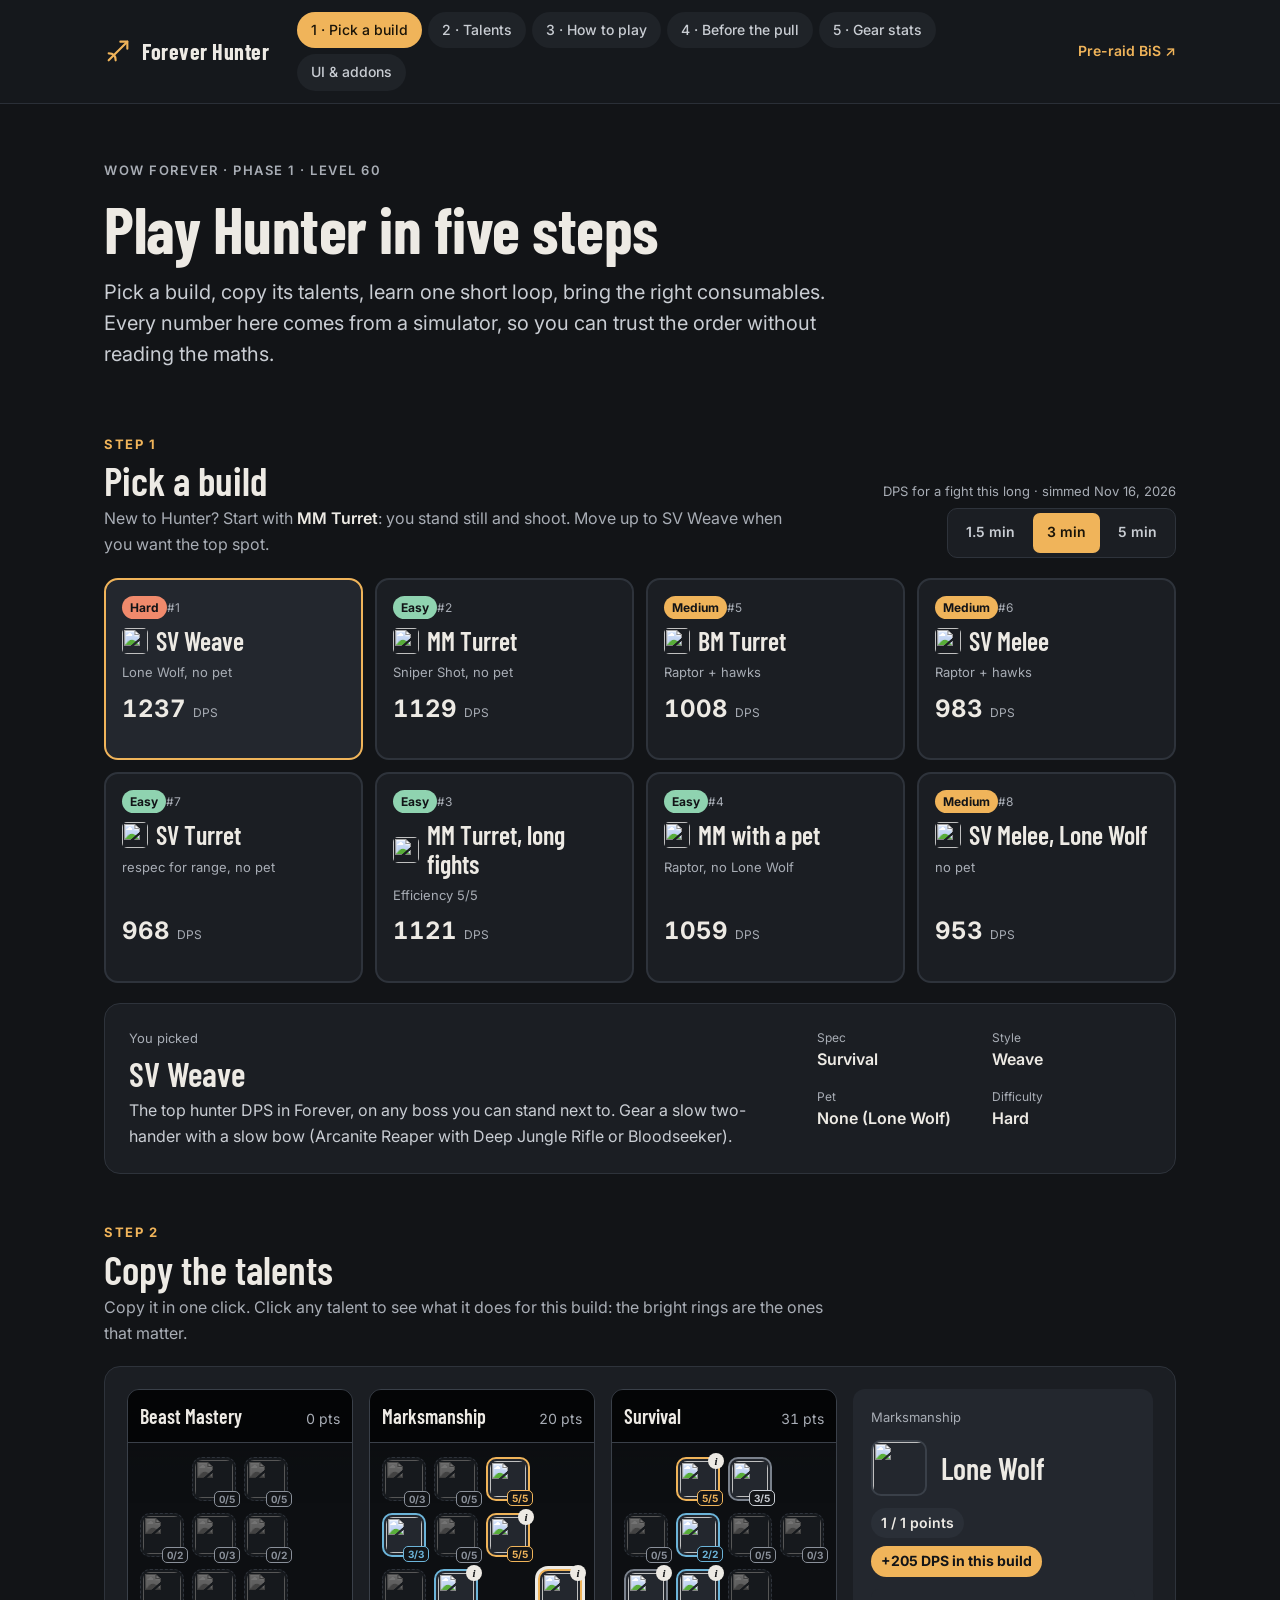
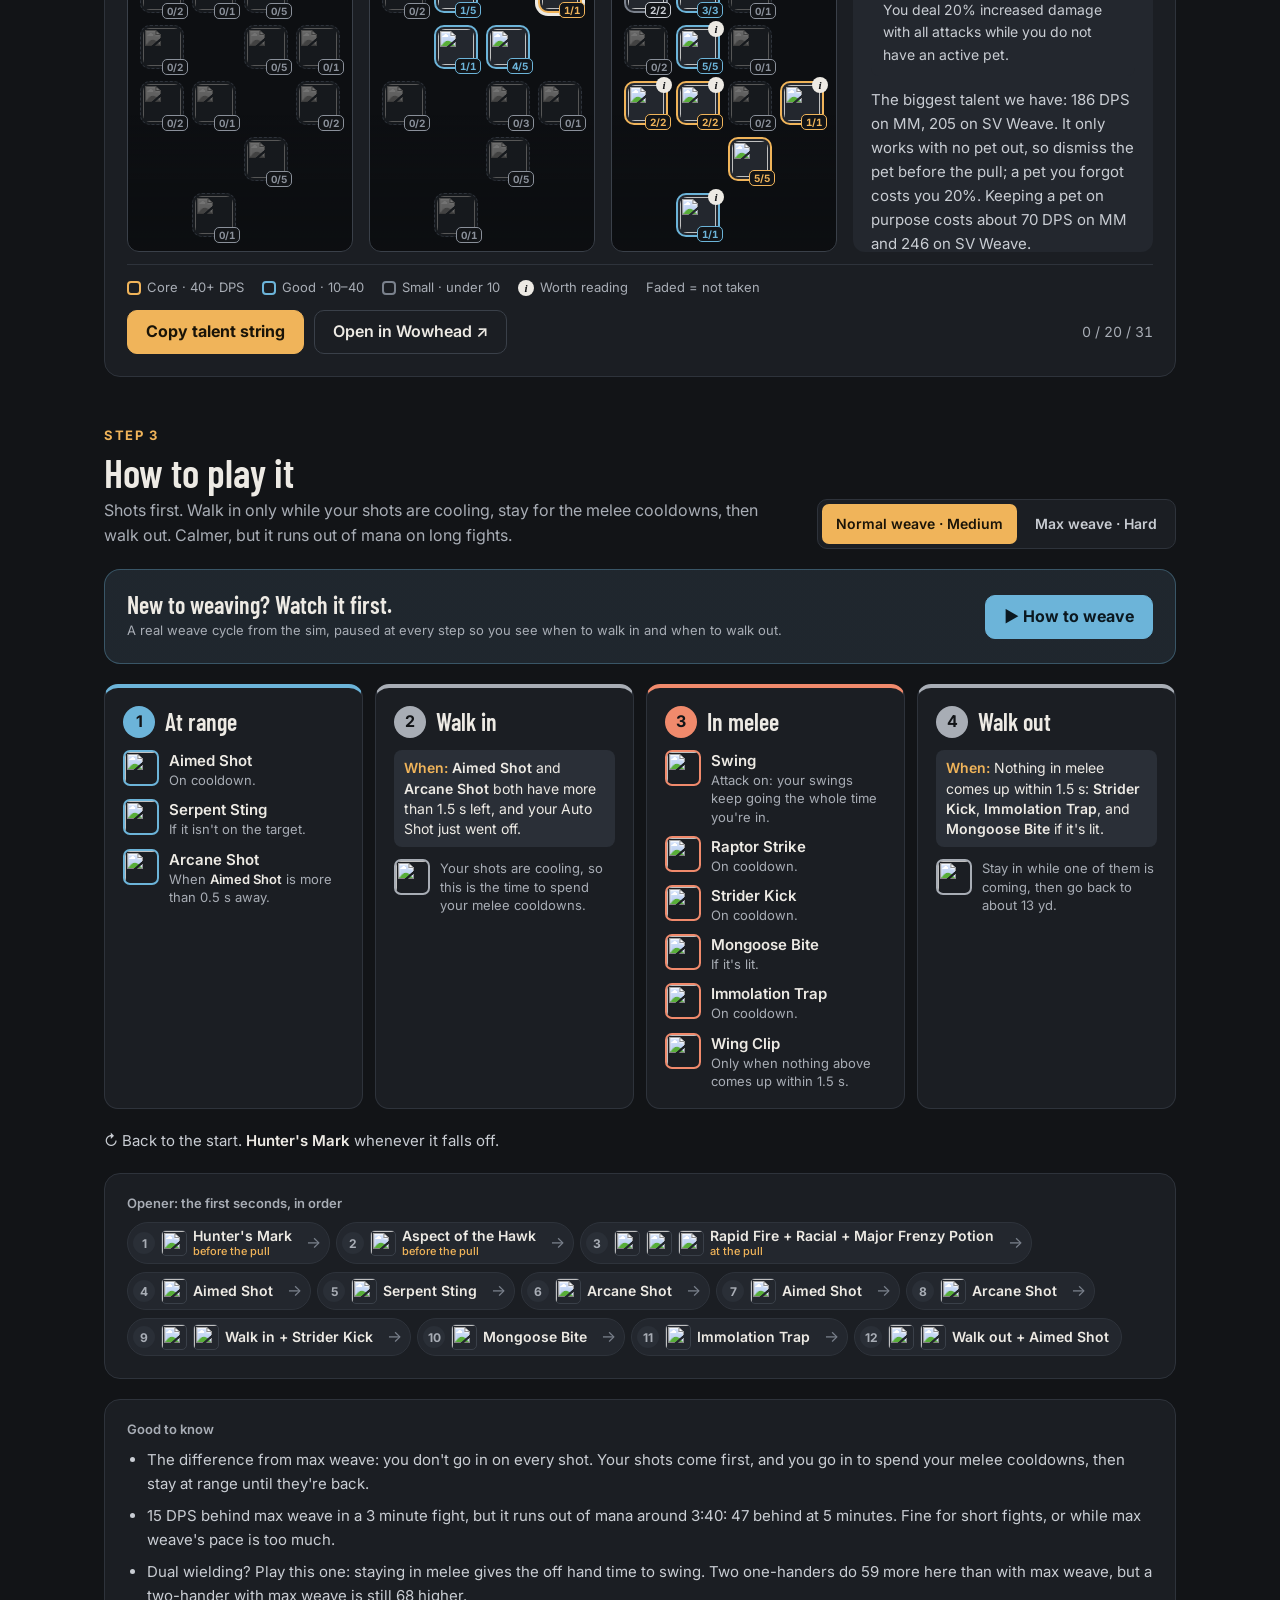
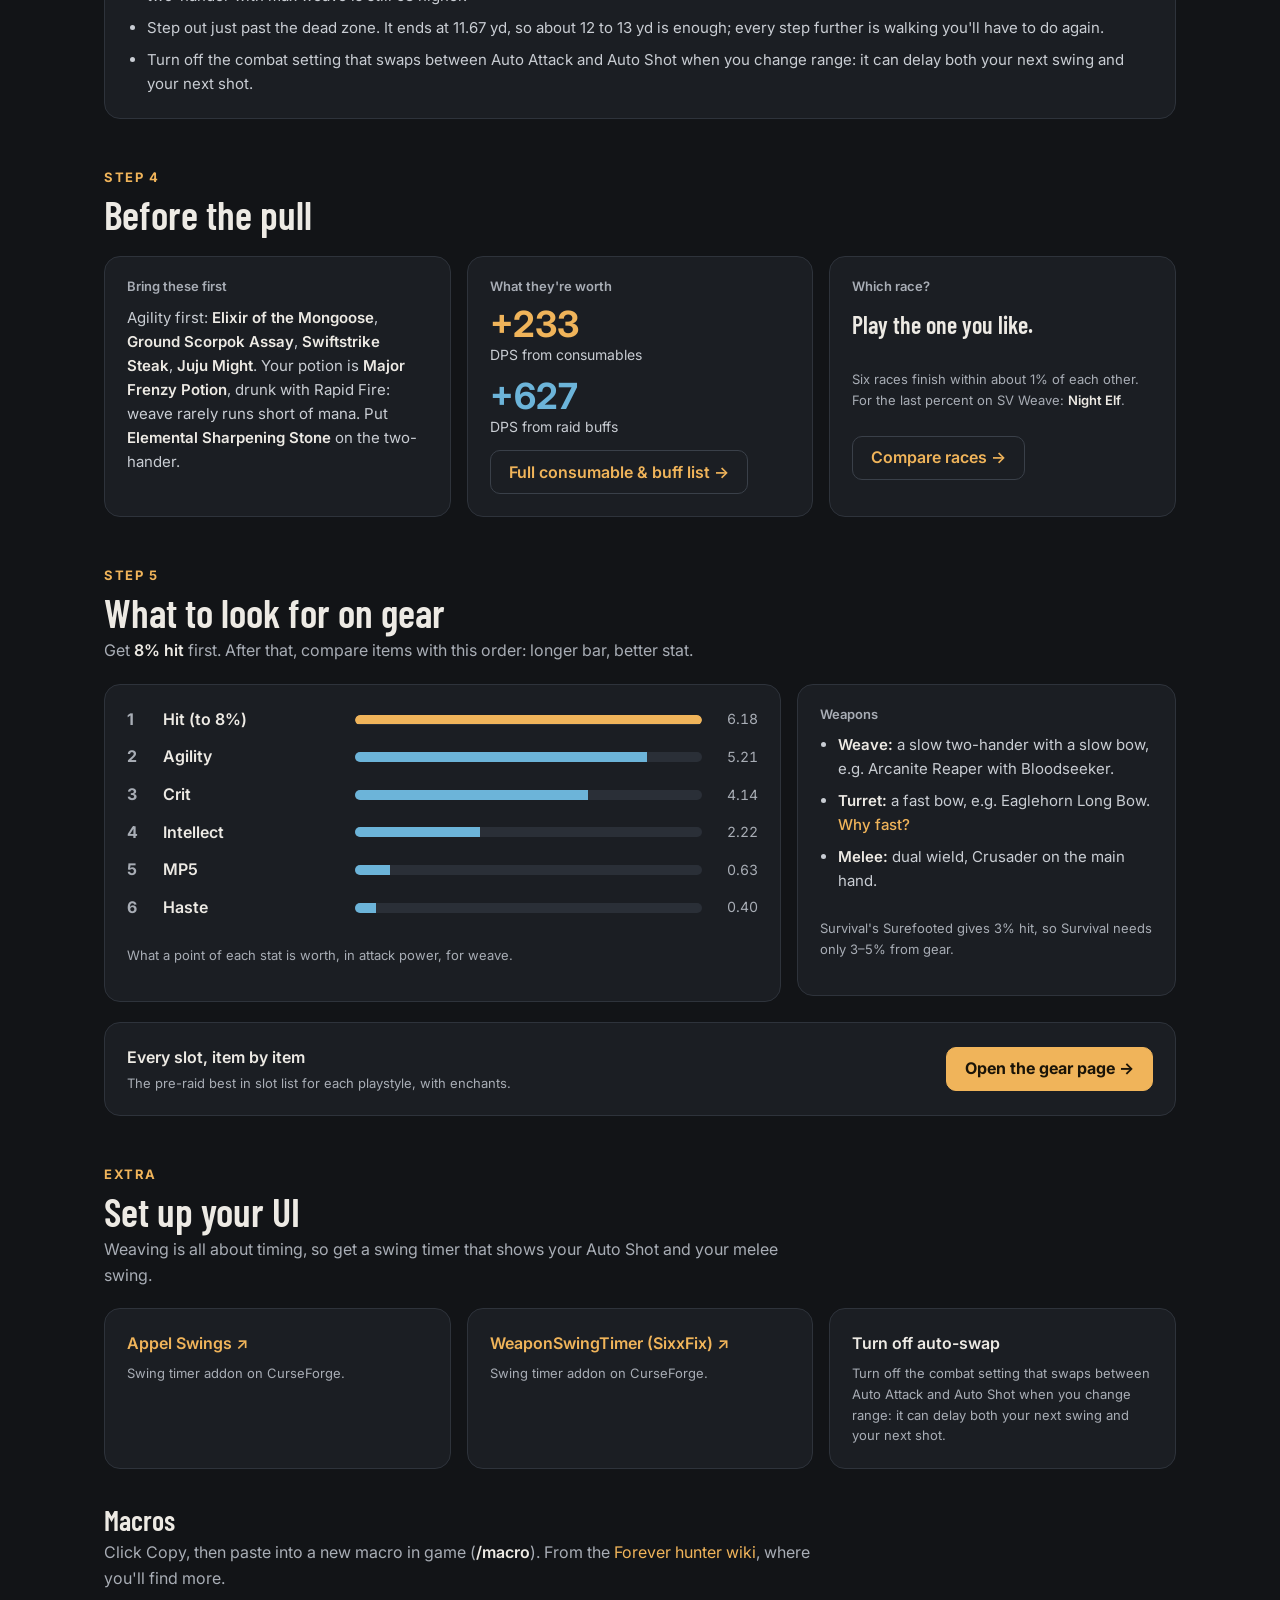
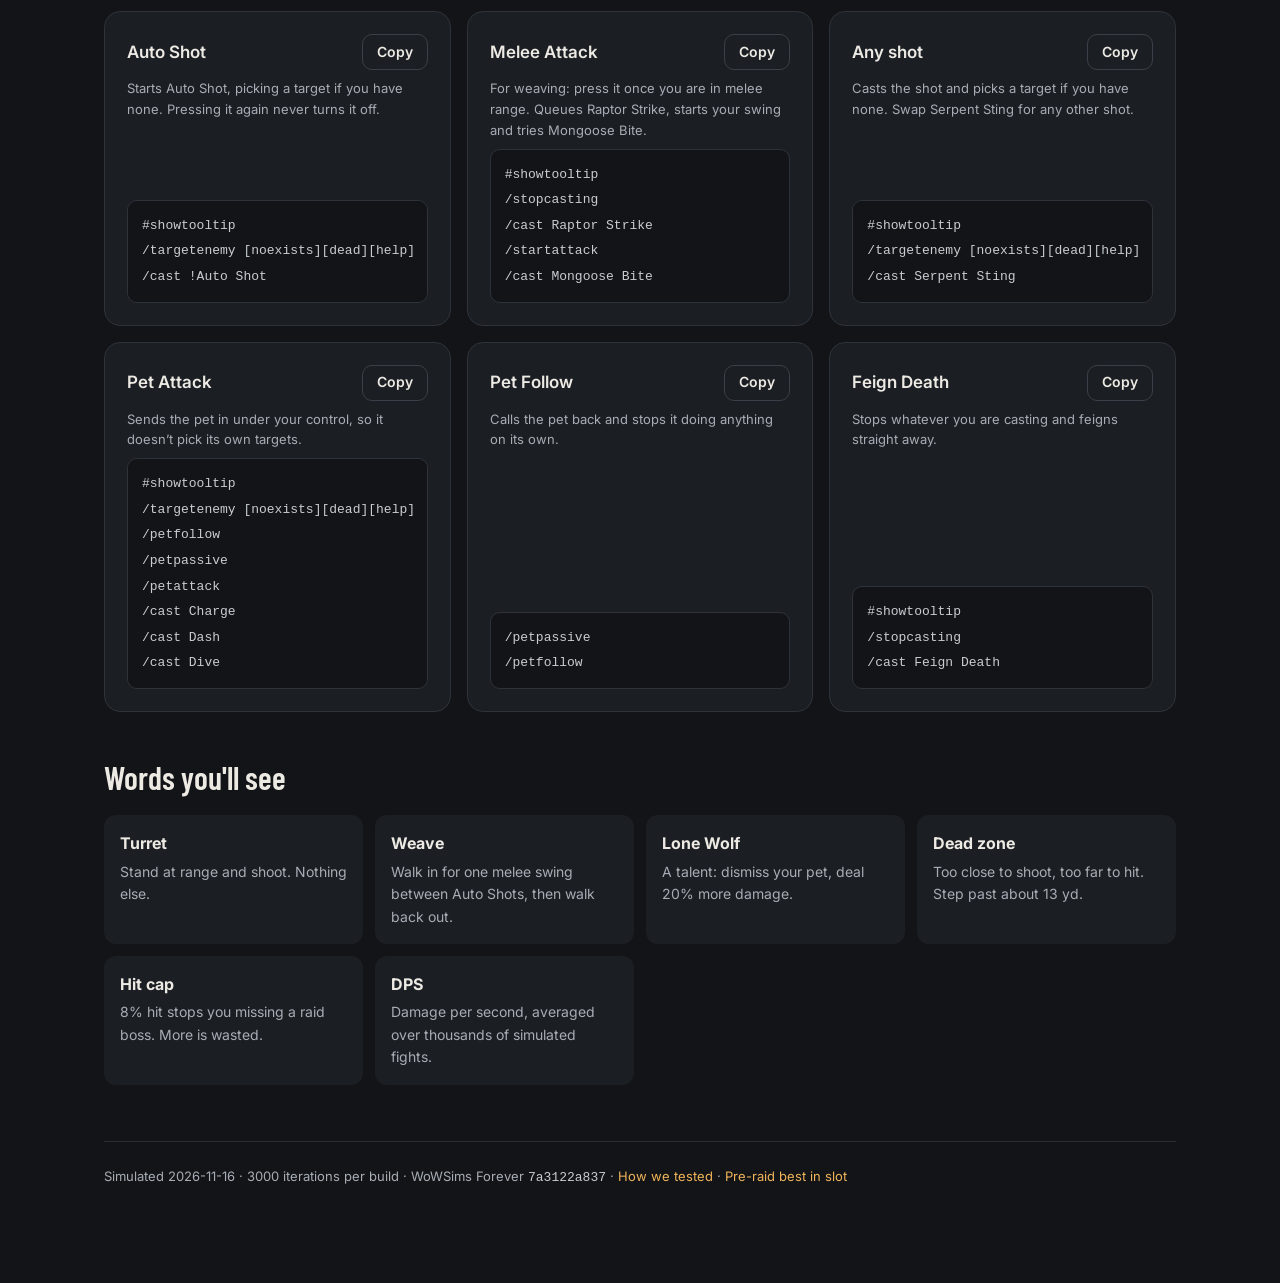
==== guide/index.html @ 9fd32f42 "Guide page: a five-step hunter guide for new players Pick a build, copy the talents, how to play, be" ====
<!doctype html>
<html lang="en">
<head>
<meta charset="utf-8">
<meta name="viewport" content="width=device-width,initial-scale=1">
<title>Forever Hunter Guide</title>
<link rel="icon" href="https://wow.zamimg.com/images/wow/icons/medium/classicon_hunter.jpg">
<link rel="preconnect" href="https://fonts.googleapis.com">
<link rel="preconnect" href="https://fonts.gstatic.com" crossorigin>
<link rel="stylesheet" href="https://fonts.googleapis.com/css2?family=Barlow+Condensed:wght@500;600;700&family=Inter:wght@400;500;600;700&display=swap">
<link rel="stylesheet" href="style.css?v=7f5dbe981b">
<link rel="stylesheet" href="../weave/viewer.css?v=296d8883e3">
</head>
<body>
<header class="top">
  <div class="top-in">
    <a class="brand" href="#top">
      <svg width="28" height="28" viewBox="0 0 24 24" fill="none" stroke="currentColor" stroke-width="1.8" stroke-linecap="round" stroke-linejoin="round" aria-hidden="true"><path d="M4 20 20 4"/><path d="M14 4h6v6"/><path d="M4 14c4 0 6 2 6 6"/></svg>
      <span>Forever Hunter</span>
    </a>
    <nav class="steps" aria-label="Guide steps">
      <a href="#pick" data-sec="pick">1 · Pick a build</a>
      <a href="#talents" data-sec="talents">2 · Talents</a>
      <a href="#play" data-sec="play">3 · How to play</a>
      <a href="#prep" data-sec="prep">4 · Before the pull</a>
      <a href="#stats" data-sec="stats">5 · Gear stats</a>
      <a href="#ui" data-sec="ui">UI &amp; addons</a>
    </nav>
    <a class="bis" href="../">Pre-raid BiS ↗</a>
  </div>
  <div class="buildbar" id="buildbar" aria-label="Switch build">
    <div class="bb-in">
      <span class="bb-label">Build</span>
      <div class="bb-chips" id="bbchips"></div>
    </div>
  </div>
</header>

<main id="top" class="wrap">
  <section class="hero">
    <p class="kicker">WoW Forever · Phase 1 · Level 60</p>
    <h1>Play Hunter in five steps</h1>
    <p class="lede">Pick a build, copy its talents, learn one short loop, bring the right consumables. Every number here comes from a simulator, so you can trust the order without reading the maths.</p>
  </section>

  <section id="pick" class="sec">
    <div class="sec-h split">
      <div>
        <span class="eyebrow">Step 1</span>
        <h2>Pick a build</h2>
        <p class="sub">New to Hunter? Start with <b>MM Turret</b>: you stand still and shoot. Move up to SV Weave when you want the top spot.</p>
      </div>
      <div class="pick-side"><span class="small" id="simdate"></span><div class="seg" role="group" aria-label="Fight length" id="fights"></div></div>
    </div>
    <div class="builds" id="builds" role="list"></div>
    <div class="card picked" id="picked"></div>
  </section>

  <section id="talents" class="sec">
    <div class="sec-h">
      <span class="eyebrow">Step 2</span>
      <h2>Copy the talents</h2>
      <p class="sub">Copy it in one click. Click any talent to see what it does for this build: the bright rings are the ones that matter.</p>
    </div>
    <div class="talrow">
      <div class="card calc">
        <div class="trees" id="trees"></div>
        <div class="legend">
          <span><i class="ring core"></i>Core · 40+ DPS</span>
          <span><i class="ring good"></i>Good · 10–40</span>
          <span><i class="ring minor"></i>Small · under 10</span>
          <span><i class="idot">i</i>Worth reading</span>
          <span>Faded = not taken</span>
        </div>
        <div class="actions">
          <button class="btn primary" id="copy">Copy talent string</button>
          <a class="btn" id="wowhead" target="_blank" rel="noopener">Open in Wowhead ↗</a>
          <span class="split-pts" id="splitpts"></span>
        </div>
      </div>
    </div>
  </section>

  <section id="play" class="sec">
    <div class="sec-h split">
      <div>
        <span class="eyebrow">Step 3</span>
        <h2>How to play it</h2>
        <p class="sub" id="playintro"></p>
      </div>
      <div class="seg" role="group" aria-label="Rotation" id="variants"></div>
    </div>
    <div class="howto card" id="howto" hidden>
      <div><h3>New to weaving? Watch it first.</h3><p class="small">A real weave cycle from the sim, paused at every step so you see when to walk in and when to walk out.</p></div>
      <button class="btn blue" data-open="weave">▶ How to weave</button>
    </div>
    <ol class="loop" id="loop"></ol>
    <p class="after" id="after"></p>
    <div class="card">
      <h3 class="card-h">Opener: the first seconds, in order</h3>
      <ol class="opener" id="opener"></ol>
    </div>
    <div class="card tips">
      <h3 class="card-h">Good to know</h3>
      <ul id="tips"></ul>
    </div>
  </section>

  <section id="prep" class="sec">
    <div class="sec-h">
      <span class="eyebrow">Step 4</span>
      <h2>Before the pull</h2>
    </div>
    <div class="prep">
      <div class="card">
        <h3 class="card-h">Bring these first</h3>
        <p class="keytext" id="prepkey"></p>
      </div>
      <div class="card">
        <h3 class="card-h">What they're worth</h3>
        <div class="bignum"><b id="consworth"></b><span>DPS from consumables</span></div>
        <div class="bignum blue"><b id="buffworth"></b><span>DPS from raid buffs</span></div>
        <button class="btn ghost" data-modal="prep">Full consumable &amp; buff list →</button>
      </div>
      <div class="card">
        <h3 class="card-h">Which race?</h3>
        <p class="say">Play the one you like.</p>
        <p class="small" id="racetip"></p>
        <button class="btn ghost" data-modal="races">Compare races →</button>
      </div>
    </div>
  </section>

  <section id="stats" class="sec">
    <div class="sec-h">
      <span class="eyebrow">Step 5</span>
      <h2>What to look for on gear</h2>
      <p class="sub">Get <b>8% hit</b> first. After that, compare items with this order: longer bar, better stat.</p>
    </div>
    <div class="statrow">
      <div class="card stats" id="statlist"></div>
      <div class="card">
        <h3 class="card-h">Weapons</h3>
        <ul class="plain">
          <li><b>Weave:</b> a slow two-hander with a slow bow, e.g. Arcanite Reaper with Bloodseeker.</li>
          <li><b>Turret:</b> a fast bow, e.g. Eaglehorn Long Bow. <button class="link" data-modal="fastbow">Why fast?</button></li>
          <li><b>Melee:</b> dual wield, Crusader on the main hand.</li>
        </ul>
        <p class="small">Survival's Surefooted gives 3% hit, so Survival needs only 3–5% from gear.</p>
      </div>
    </div>
    <a class="card gearlink" href="../">
      <span><b>Every slot, item by item</b><span class="small">The pre-raid best in slot list for each playstyle, with enchants.</span></span>
      <span class="btn primary">Open the gear page →</span>
    </a>
  </section>

  <section id="ui" class="sec">
    <div class="sec-h">
      <span class="eyebrow">Extra</span>
      <h2>Set up your UI</h2>
      <p class="sub">Weaving is all about timing, so get a swing timer that shows your Auto Shot and your melee swing.</p>
    </div>
    <div class="addons">
      <a class="card addon" href="https://www.curseforge.com/wow/addons/appelswings" target="_blank" rel="noopener">
        <b>Appel Swings ↗</b><span class="small">Swing timer addon on CurseForge.</span>
      </a>
      <a class="card addon" href="https://www.curseforge.com/wow/addons/weaponswingtimer-sixxfix" target="_blank" rel="noopener">
        <b>WeaponSwingTimer (SixxFix) ↗</b><span class="small">Swing timer addon on CurseForge.</span>
      </a>
      <div class="card addon">
        <b>Turn off auto-swap</b><span class="small">Turn off the combat setting that swaps between Auto Attack and Auto Shot when you change range: it can delay both your next swing and your next shot.</span>
      </div>
    </div>
    <div class="sec-h">
      <h3 class="h-md">Macros</h3>
      <p class="sub">Click Copy, then paste into a new macro in game (<b>/macro</b>). From the <a href="https://github.com/classic-hunter/forever-hunter/wiki/Hunter-Macros" target="_blank" rel="noopener">Forever hunter wiki</a>, where you'll find more.</p>
    </div>
    <div class="macros" id="macros"></div>
  </section>

  <section class="sec">
    <h2 class="h-sm">Words you'll see</h2>
    <dl class="gloss">
      <div><dt>Turret</dt><dd>Stand at range and shoot. Nothing else.</dd></div>
      <div><dt>Weave</dt><dd>Walk in for one melee swing between Auto Shots, then walk back out.</dd></div>
      <div><dt>Lone Wolf</dt><dd>A talent: dismiss your pet, deal 20% more damage.</dd></div>
      <div><dt>Dead zone</dt><dd>Too close to shoot, too far to hit. Step past about 13 yd.</dd></div>
      <div><dt>Hit cap</dt><dd>8% hit stops you missing a raid boss. More is wasted.</dd></div>
      <div><dt>DPS</dt><dd>Damage per second, averaged over thousands of simulated fights.</dd></div>
    </dl>
  </section>

  <footer class="foot" id="foot"></footer>
</main>

<div class="modal" id="infomodal" hidden>
  <div class="modal-box" role="dialog" aria-modal="true" aria-labelledby="infotitle">
    <button class="modal-close" aria-label="Close">&times;</button>
    <span class="small" id="infofor"></span>
    <h2 id="infotitle"></h2>
    <div id="infobody"></div>
  </div>
</div>

<div class="modal" id="weavemodal" hidden>
  <div class="modal-box wide" role="dialog" aria-modal="true" aria-labelledby="weavetitle">
    <button class="modal-close" aria-label="Close">&times;</button>
    <h2 id="weavetitle">How to weave</h2>
    <p class="sub">A few real weave cycles from the sim, looped. Slow it down and watch the two timers on the right: you walk in when the bow has just fired, and you walk out when the two-hander has swung.</p>
    <div class="wv-top">
      <div class="wv-seg"><button data-wv="normal">Normal weave</button><button data-wv="max">Max weave</button></div>
      <span class="dm" id="wv-source"></span>
    </div>
    <div class="wv-grid">
      <div class="wv-left">
        <div class="wv-fieldbox"><canvas id="wv-field" role="img" aria-label="You and the boss from above, with melee range and the dead zone"></canvas>
          <div class="wv-pop" id="wv-pop" role="dialog" aria-live="polite" hidden>
            <div class="wv-pop-step" id="wv-pop-step"></div>
            <h4 id="wv-pop-title"></h4>
            <div class="wv-pop-text" id="wv-pop-text"></div>
            <div class="wv-pop-btns"><button id="wv-pop-next" class="wv-btn">Continue ▶</button><button id="wv-pop-skip" class="wv-link">Skip the tour</button></div>
          </div></div>
        <div class="actionbar" id="wv-bar" aria-label="Your action bar: what you press, with cooldowns"></div>
      </div>
      <div class="wv-side">
        <div class="wv-timer"><div class="wv-th"><span>Bow · Auto Shot</span><em id="wv-bow-label"></em></div><div class="wv-track"><div id="wv-bow" class="wv-fill bow"></div></div></div>
        <div class="wv-timer"><div class="wv-th"><span>Two-hander · swing</span><em id="wv-melee-label"></em></div><div class="wv-track"><div id="wv-melee" class="wv-fill melee"></div></div></div>
        <ol class="wv-steps" id="wv-steps"></ol>
        <h4>What just happened</h4>
        <ul class="wv-feed" id="wv-feed"></ul>
      </div>
    </div>
    <div class="wv-controls">
      <button id="wv-play" class="wv-btn">Play</button>
      <button id="wv-tour" class="wv-tourbtn" aria-pressed="false">Step by step</button>
      <div class="wv-seg" id="wv-speeds"></div>
      <span id="wv-time" class="wv-time"></span>
      <span id="wv-zone" class="wv-zone"></span>
    </div>
    <canvas id="wv-strip" aria-hidden="true"></canvas>
    <p class="dm wv-legend">The strip is your distance over the loop, with the dead zone shaded. Blue marks on top: an Auto Shot goes off. Orange marks below: your two-hander swings. Click or drag it to jump.</p>
  </div>
</div>
<div id="toast" hidden></div>

<script src="data/talents.js?v=9f13d4d6e6"></script>
<script src="data/guide.js?v=c3ae9c062c"></script>
<script src="app.js?v=b50e361fef"></script>
<script src="../weave/data.js?v=de72e9c6d0"></script>
<script src="../weave/viewer.js?v=5004995f5c"></script>
</body>
</html>
---- guide/style.css ----
/* Forever Hunter Guide. Type: Barlow Condensed for headings, Inter for text, 16px body.
   Colour: dark ground, amber for actions and what matters, blue for shooting, orange for melee. */
:root {
  color-scheme: dark;
  --bg: #121417;
  --surface: #1b1e23;
  --surface-2: #23272e;
  --surface-3: #2a2f37;
  --line: #2e333b;
  --line-2: #3a4049;
  --text: #edeae4;
  --text-2: #c9cdd3;
  --muted: #a8adb5;
  --dim: #7a818c;
  --amber: #f0b45a;
  --blue: #6cb4d9;
  --orange: #f08a6c;
  --green: #8fd3b0;
  --display: "Barlow Condensed", system-ui, sans-serif;
  --body: Inter, system-ui, sans-serif;
  /* for ../weave/viewer.css */
  --panel: var(--surface);
  --panel-2: var(--surface-2);
  --gold: var(--amber);
  --gold-dim: #8e7646;
  --hunter: var(--green);
  --bad: var(--orange);
  --r: 16px;
}
* { box-sizing: border-box; }
html { scroll-behavior: smooth; scroll-padding-top: 136px; }
body { overflow-anchor: none; margin: 0; background: var(--bg); color: var(--text); font: 400 16px/1.6 var(--body); -webkit-font-smoothing: antialiased; }
body.modal-open { overflow: hidden; }
a { color: var(--amber); text-decoration: none; }
a:hover { color: #ffd08a; text-decoration: underline; text-underline-offset: 3px; }
button { font: inherit; color: inherit; }
:focus-visible { outline: 2px solid var(--amber); outline-offset: 2px; }
h1, h2, h3 { font-family: var(--display); font-weight: 600; margin: 0; line-height: 1.1; }
b { font-weight: 600; }
code { font-size: 13px; color: var(--text-2); }
.small { font-size: 13px; color: var(--muted); }

/* Top bar */
.top { position: sticky; top: 0; z-index: 20; background: #16191dee; backdrop-filter: blur(8px); border-bottom: 1px solid #2a2f37; }
.top-in { max-width: 1120px; margin: 0 auto; padding: 12px 24px; display: flex; flex-wrap: wrap; align-items: center; gap: 10px 28px; }
.brand { display: flex; align-items: center; gap: 10px; color: var(--amber); }
.brand span { font-family: var(--display); font-weight: 700; font-size: 22px; letter-spacing: .5px; color: var(--text); }
.brand:hover { text-decoration: none; }
.steps { flex: 1 1 420px; min-width: 0; display: flex; flex-wrap: wrap; gap: 6px; }
.steps a { padding: 7px 14px; border-radius: 999px; background: #1f2328; color: var(--text-2); font-size: 14px; font-weight: 500; }
.steps a:hover { text-decoration: none; background: var(--surface-3); color: var(--text); }
.steps a.on { background: var(--amber); color: #1a1408; }
.bis { font-size: 14px; font-weight: 600; }

/* Build bar: folds out of the top bar once the build cards are scrolled past */
.buildbar { position: absolute; left: 0; right: 0; top: 100%; background: #16191dee; backdrop-filter: blur(8px); border-bottom: 1px solid #2a2f37;
  transform: translateY(-8px); opacity: 0; visibility: hidden; transition: transform .18s ease, opacity .18s ease, visibility 0s .18s; }
/* It floats over the page instead of growing the top bar, so showing it never moves the content (and can't flip itself back off). */
.buildbar.show { transform: none; opacity: 1; visibility: visible; transition: transform .18s ease, opacity .18s ease; }
.bb-in { max-width: 1400px; margin: 0 auto; padding: 8px 24px; display: flex; align-items: center; gap: 12px; }
.bb-label { font-size: 12px; font-weight: 700; letter-spacing: 1.2px; text-transform: uppercase; color: var(--muted); flex: none; }
.bb-chips { flex: 1; display: flex; gap: 6px; overflow-x: auto; scrollbar-width: none; min-width: 0; }
.bb-chips::-webkit-scrollbar { display: none; }
.bb-chip { flex: 1 0 auto; justify-content: center; display: inline-flex; align-items: center; gap: 6px; white-space: nowrap; min-height: 34px; padding: 0 10px 0 4px; border-radius: 8px; border: 1px solid var(--line); background: var(--surface); color: var(--text-2); font-size: 13px; font-weight: 600; cursor: pointer; }
.bb-chip img { width: 24px; height: 24px; border-radius: 5px; }
.bb-chip b { font-size: 12px; font-weight: 600; color: var(--muted); font-variant-numeric: tabular-nums; }
.bb-chip:hover { border-color: var(--line-2); color: var(--text); }
.bb-chip[aria-pressed="true"] { border-color: var(--amber); background: var(--surface-2); color: var(--text); }
.bb-chip[aria-pressed="true"] b { color: var(--amber); }
@media (max-width: 1300px) { .bb-chip b { display: none; } .bb-label { display: none; } }
@media (prefers-reduced-motion: reduce) { .buildbar { transition: none; } }

/* Layout */
.wrap { max-width: 1120px; margin: 0 auto; padding: 0 24px 96px; }
.hero { padding: 56px 0 24px; max-width: 760px; display: flex; flex-direction: column; gap: 16px; }
.kicker { margin: 0; font-size: 13px; font-weight: 600; letter-spacing: 1.5px; text-transform: uppercase; color: var(--muted); }
.hero h1 { font-weight: 700; font-size: clamp(44px, 7vw, 64px); line-height: 1; letter-spacing: -.5px; }
.lede { margin: 0; font-size: 20px; line-height: 1.55; color: var(--text-2); }
.sec { padding: 40px 0 8px; display: flex; flex-direction: column; gap: 20px; }
.sec-h { display: flex; flex-direction: column; gap: 4px; max-width: 720px; }
.sec-h.split { max-width: none; flex-direction: row; flex-wrap: wrap; justify-content: space-between; align-items: flex-end; gap: 16px; }
.sec-h.split > div:first-child { display: flex; flex-direction: column; gap: 4px; max-width: 680px; }
.eyebrow { font-size: 13px; font-weight: 700; letter-spacing: 1.5px; text-transform: uppercase; color: var(--amber); }
.sec h2 { font-size: 40px; }
.h-sm { font-size: 32px !important; }
.sub { margin: 0; color: var(--muted); }
.sub b { color: var(--text); }
.card { background: var(--surface); border: 1px solid var(--line); border-radius: var(--r); padding: 22px; display: flex; flex-direction: column; gap: 12px; min-width: 0; }
.card-h { font-family: var(--body); font-size: 13px; font-weight: 600; color: var(--muted); }

/* Buttons and segmented controls */
.btn { min-height: 44px; padding: 0 18px; border-radius: 10px; border: 1px solid var(--line-2); background: transparent; color: var(--text); font-weight: 600; cursor: pointer; display: inline-flex; align-items: center; gap: 8px; }
.btn:hover { background: var(--surface-2); text-decoration: none; color: var(--text); }
.btn.primary { background: var(--amber); border-color: var(--amber); color: #1a1408; font-weight: 700; }
.btn.primary:hover { background: #ffc46e; }
.btn.blue { background: var(--blue); border-color: var(--blue); color: #0b1820; font-weight: 700; }
.btn.blue:hover { background: #86c4e4; color: #0b1820; }
.btn.ghost { color: var(--amber); align-self: flex-start; }
.link { background: none; border: 0; padding: 0; color: var(--amber); cursor: pointer; font-weight: 500; }
.actions { display: flex; flex-wrap: wrap; gap: 10px; align-items: center; }
.seg { display: inline-flex; flex-wrap: wrap; background: var(--surface); border: 1px solid var(--line); border-radius: 10px; padding: 4px; gap: 4px; align-self: flex-end; }
.seg[hidden] { display: none; }
.seg button { min-height: 40px; padding: 0 14px; border-radius: 7px; border: 0; background: transparent; color: var(--text-2); font-weight: 600; font-size: 14px; cursor: pointer; }
.seg button:hover { background: var(--surface-2); }
.seg button[aria-pressed="true"] { background: var(--amber); color: #1a1408; }

/* 1 · Builds */
.builds { display: grid; grid-template-columns: repeat(auto-fill, minmax(230px, 1fr)); gap: 12px; }
.bcard { min-height: 180px; text-align: left; cursor: pointer; display: flex; flex-direction: column; gap: 8px; padding: 16px; border-radius: 14px; background: var(--surface); border: 2px solid var(--line); }
.bcard:hover { border-color: var(--line-2); background: #1f2329; }
.bcard[aria-pressed="true"] { border-color: var(--amber); background: var(--surface-2); }
.brow { display: flex; justify-content: space-between; align-items: center; }
.rank { font-size: 12px; color: var(--muted); }
.diff { font-size: 12px; font-weight: 700; padding: 2px 8px; border-radius: 999px; color: var(--bg); }
.diff.Easy { background: var(--green); } .diff.Medium { background: var(--amber); } .diff.Hard { background: var(--orange); }
.bname { display: flex; align-items: center; gap: 8px; font-family: var(--display); font-size: 26px; font-weight: 600; line-height: 1.1; }
.bname img { width: 26px; height: 26px; border-radius: 5px; }
.bsub { font-size: 13px; color: var(--muted); line-height: 1.4; }
.bdps { margin-top: auto; font-size: 12px; color: var(--muted); }
.bdps b { font-size: 24px; font-weight: 700; color: var(--text); font-variant-numeric: tabular-nums; margin-right: 4px; }
.bar { display: block; height: 6px; border-radius: 6px; background: var(--surface-3); overflow: hidden; }
.bar > span { display: block; height: 100%; background: #5a616c; }
.bcard[aria-pressed="true"] .bar > span { background: var(--amber); }
.picked { display: grid; grid-template-columns: minmax(0, 2fr) minmax(220px, 1fr); gap: 20px; padding: 24px; }
.pk-main { display: flex; flex-direction: column; gap: 6px; }
.pk-main h3 { font-size: 34px; }
.pk-main p { margin: 0; color: var(--text-2); }
.pk-facts { margin: 0; display: grid; grid-template-columns: repeat(2, minmax(0, 1fr)); gap: 14px 16px; align-content: start; }
.pk-facts dt { font-size: 12px; color: var(--muted); }
.pk-facts dd { margin: 0; font-weight: 600; }

/* 2 · Talents */
.talrow { display: flex; flex-wrap: wrap; gap: 16px; align-items: flex-start; }
.calc { flex: 1 1 100%; }
.talinfo-in { position: relative; align-self: stretch; min-width: 0; background: var(--surface-2); border-radius: 12px; }
/* The panel takes the trees' height and scrolls inside it, so a long note never resizes the card. */
.ti-body { position: absolute; inset: 0; overflow-y: auto; padding: 18px; display: flex; flex-direction: column; gap: 12px; }
.trees { display: grid; grid-template-columns: repeat(3, max-content) minmax(220px, 1fr); gap: 16px; align-items: start; }
.tree { position: relative; overflow: hidden; padding: 0 12px 14px; background: #0d0f12; border: 1px solid var(--line-2); border-radius: 12px; }
.tree .bgimg { position: absolute; inset: 0; background: center top / cover no-repeat; opacity: .28; filter: saturate(.7); pointer-events: none; }
.tree .bgimg::after { content: ""; position: absolute; inset: 0; background: linear-gradient(180deg, #0d0f1299 0%, transparent 25%, transparent 70%, #0d0f12cc 100%); }
.tree-h, .tgrid { position: relative; }
.tree-h { margin: 0 -12px 14px; padding: 10px 12px; background: #000000a0; border-bottom: 1px solid var(--line-2); }
.tree-h { display: flex; justify-content: space-between; align-items: baseline; }
.tree-h b { font-family: var(--display); font-size: 20px; font-weight: 600; }
.tree-h span { font-size: 14px; color: var(--muted); font-variant-numeric: tabular-nums; }
.tgrid { display: grid; grid-template-columns: repeat(4, 44px); grid-auto-rows: 44px; gap: 12px 8px; }
.tal { position: relative; width: 44px; height: 44px; padding: 2px; border-radius: 10px; cursor: pointer; background: var(--surface-2); border: 2px solid #5a616c; }
.tal img { width: 100%; height: 100%; display: block; border-radius: 7px; object-fit: cover; }
.tal.core { border-color: var(--amber); } .tal.good { border-color: var(--blue); } .tal.minor { border-color: var(--dim); }
.tal.off { background: #16191d; border: 1px dashed var(--line); }
.tal.off img { filter: grayscale(1) brightness(.45); }
.tal:hover { transform: translateY(-1px); }
.tal[aria-pressed="true"] { box-shadow: 0 0 0 3px var(--text); }
.pts { position: absolute; right: -5px; bottom: -7px; font-size: 10px; font-weight: 700; line-height: 1; padding: 2px 4px; border-radius: 5px; background: var(--bg); border: 1px solid currentColor; color: #8a909a; font-variant-numeric: tabular-nums; }
.tal.core .pts { color: var(--amber); } .tal.good .pts { color: var(--blue); } .tal.minor .pts, .tal.taken .pts { color: var(--text-2); }
.idot { position: absolute; top: -6px; right: -6px; width: 16px; height: 16px; border-radius: 50%; background: var(--text); color: var(--bg); font: italic 700 11px/16px Georgia, serif; text-align: center; }
.legend { display: flex; flex-wrap: wrap; gap: 8px 18px; font-size: 13px; color: var(--muted); border-top: 1px solid var(--line); padding-top: 12px; }
.legend span { display: flex; align-items: center; gap: 6px; }
.legend .idot { position: static; display: inline-block; }
.ring { width: 14px; height: 14px; border-radius: 4px; border: 2px solid; }
.ring.core { border-color: var(--amber); } .ring.good { border-color: var(--blue); } .ring.minor { border-color: var(--dim); }
.split-pts { font-size: 14px; color: var(--muted); font-variant-numeric: tabular-nums; margin-left: auto; }
.ti-h { display: flex; align-items: center; gap: 14px; }
.ti-h img { width: 56px; height: 56px; border-radius: 10px; border: 2px solid var(--line-2); flex: none; }
.ti-h h3 { font-size: 30px; }
.chips { display: flex; flex-wrap: wrap; gap: 8px; }
.chip { font-size: 14px; font-weight: 600; padding: 4px 10px; border-radius: 999px; background: var(--surface-3); }
.chip.worth { color: var(--bg); font-weight: 700; background: var(--dim); }
.chip.worth.core { background: var(--amber); } .chip.worth.good { background: var(--blue); }
.ti-rank { margin: 0; font-size: 14px; color: var(--text-2); background: var(--surface-2); border-radius: 8px; padding: 10px 12px; }
.ti-note { margin: 0; font-size: 15px; color: var(--text-2); }

/* 3 · How to play */
.loop { list-style: none; margin: 0; padding: 0; display: grid; grid-template-columns: repeat(auto-fit, minmax(240px, 1fr)); gap: 12px; }
.step { background: var(--surface); border: 1px solid var(--line); border-top: 4px solid var(--k); border-radius: 14px; padding: 18px; display: flex; flex-direction: column; gap: 12px; --k: var(--muted); }
.step.range { --k: var(--blue); } .step.melee { --k: var(--orange); }
.step-h { display: flex; align-items: center; gap: 10px; }
.num { width: 32px; height: 32px; flex: none; border-radius: 50%; display: grid; place-items: center; font-weight: 700; background: var(--k); color: var(--bg); }
.step h3 { font-size: 24px; }
.when { margin: 0; font-size: 14px; line-height: 1.45; background: var(--surface-3); border-radius: 8px; padding: 8px 10px; }
.when b { color: var(--amber); }
.press { list-style: none; margin: 0; padding: 0; display: flex; flex-direction: column; gap: 10px; }
.press li { display: flex; gap: 10px; align-items: flex-start; }
.press li > span { display: flex; flex-direction: column; line-height: 1.4; }
.press small { font-size: 13px; color: var(--muted); }
.pname { font-weight: 600; font-size: 15px; color: var(--text); }
a.pname:hover { color: var(--amber); }
.ai { width: 36px; height: 36px; flex: none; border-radius: 7px; border: 2px solid var(--line-2); object-fit: cover; }
.ai.range { border-color: var(--blue); } .ai.melee { border-color: var(--orange); } .ai.move { border-color: var(--muted); }
.ai.sm { width: 32px; height: 32px; border-width: 1px; border-radius: 6px; }
.after { margin: 0; font-size: 15px; color: var(--text-2); }
.opener { list-style: none; margin: 0; padding: 0; display: flex; flex-wrap: wrap; gap: 8px 6px; align-items: center; }
.opener li { display: flex; align-items: center; gap: 6px; padding: 5px 12px 5px 5px; background: var(--surface-2); border: 1px solid var(--line); border-radius: 999px; }
.opener li:not(:last-child)::after { content: "→"; margin-left: 8px; margin-right: -4px; color: var(--dim); }
.on-n { width: 22px; height: 22px; flex: none; border-radius: 50%; display: grid; place-items: center; font-size: 12px; font-weight: 700; background: var(--surface-3); color: var(--muted); }
.on-t { display: flex; flex-direction: column; line-height: 1.2; font-size: 14px; font-weight: 600; }
.on-t small { font-size: 11px; font-weight: 500; color: var(--amber); }
.opener .on { color: var(--text); }
.ai.xs { width: 26px; height: 26px; border-width: 1px; border-radius: 5px; }
.howto { flex-direction: row; flex-wrap: wrap; align-items: center; justify-content: space-between; gap: 12px 20px; border-color: #6cb4d955; background: linear-gradient(0deg, #6cb4d90f, #6cb4d90f), var(--surface); }
.howto[hidden] { display: none; }
.howto h3 { font-size: 24px; }
.howto p { margin: 2px 0 0; }
.tips ul { margin: 0; padding-left: 20px; display: flex; flex-direction: column; gap: 8px; color: var(--text-2); font-size: 15px; }
.sp { color: var(--text); font-weight: 600; }
a.sp:hover { color: var(--amber); }

/* 4 · Prep */
.prep { display: grid; grid-template-columns: repeat(auto-fit, minmax(300px, 1fr)); gap: 16px; }
.keytext { margin: 0; color: var(--text-2); font-size: 15px; }
.bignum { display: flex; flex-direction: column; gap: 2px; }
.bignum b { font-size: 36px; font-weight: 700; color: var(--amber); line-height: 1; }
.bignum.blue b { color: var(--blue); }
.bignum span { font-size: 14px; color: var(--text-2); }
.say { margin: 0; font-family: var(--display); font-size: 24px; font-weight: 600; }
.prep .small b { color: var(--text); }

/* 5 · Stats */
.statrow { display: flex; flex-wrap: wrap; gap: 16px; align-items: flex-start; }
.stats { flex: 2 1 480px; }
.statrow > .card:last-child { flex: 1 1 280px; }
.srow { display: grid; grid-template-columns: 24px minmax(110px, 180px) minmax(0, 1fr) 44px; gap: 12px; align-items: center; }
.sr { font-weight: 700; color: var(--muted); }
.sn { font-weight: 600; }
.srow .bar { height: 10px; }
.srow .bar > span { background: var(--blue); }
.srow .bar > span.top { background: var(--amber); }
.sw { text-align: right; font-size: 14px; color: var(--muted); font-variant-numeric: tabular-nums; }
.plain { margin: 0; padding-left: 18px; display: flex; flex-direction: column; gap: 8px; color: var(--text-2); font-size: 15px; }
.plain b { color: var(--text); }

.pick-side { display: flex; flex-direction: column; align-items: flex-end; gap: 6px; }
.gearlink { flex-direction: row; flex-wrap: wrap; align-items: center; justify-content: space-between; gap: 12px 20px; color: var(--text); }
.gearlink:hover { text-decoration: none; border-color: var(--line-2); color: var(--text); }
.gearlink > span:first-child { display: flex; flex-direction: column; gap: 2px; }
.addons { display: grid; grid-template-columns: repeat(auto-fit, minmax(260px, 1fr)); gap: 16px; }
.addon { gap: 6px; color: var(--text); }
a.addon:hover { text-decoration: none; border-color: var(--amber); color: var(--text); }
a.addon b { color: var(--amber); }
.h-md { font-size: 28px; margin-top: 16px; }
.macros { display: grid; grid-template-columns: repeat(auto-fit, minmax(300px, 1fr)); gap: 16px; }
.macro { gap: 8px; }
.macro-h { display: flex; justify-content: space-between; align-items: center; gap: 12px; }
.macro-h b { font-size: 17px; }
.btn.sm { min-height: 36px; padding: 0 14px; font-size: 14px; }
.macro pre { margin: auto 0 0; padding: 12px 14px; background: var(--bg); border: 1px solid var(--line); border-radius: 10px; overflow-x: auto; }
.macro code { font: 13px/1.6 ui-monospace, SFMono-Regular, Menlo, Consolas, monospace; color: var(--text-2); }
@media (max-width: 720px) { .pick-side { align-items: flex-start; } }

/* Glossary and footer */
.gloss { margin: 0; display: grid; grid-template-columns: repeat(auto-fit, minmax(240px, 1fr)); gap: 12px; }
.gloss div { background: var(--surface); border-radius: 12px; padding: 16px; }
.gloss dt { font-weight: 700; }
.gloss dd { margin: 4px 0 0; font-size: 14px; color: var(--muted); }
.foot { margin-top: 48px; border-top: 1px solid #2a2f37; padding-top: 24px; font-size: 13px; color: var(--muted); }

/* Modals */
.modal { position: fixed; inset: 0; z-index: 80; display: flex; align-items: flex-start; justify-content: center; padding: 48px 16px; overflow-y: auto; background: #08090bb8; }
.modal[hidden] { display: none; }
.modal-box { position: relative; width: min(860px, 100%); padding: 28px; background: var(--surface); border: 1px solid var(--line); border-radius: 18px; box-shadow: 0 24px 64px #0008; display: flex; flex-direction: column; gap: 14px; }
.modal-box.wide { width: min(1280px, 97vw); padding: 22px 26px; --wv-field-h: min(470px, 34vh); display: block; }
.modal-box h2 { font-size: 34px; padding-right: 56px; }
.modal-box h4 { margin: 8px 0 0; }
.modal-box p { margin: 0; }
.modal-box .seg { align-self: flex-start; background: var(--bg); }
.modal-box .dm { font-size: 13px; color: var(--muted); }
.modal-box.wide > .sub { margin: 6px 0 14px; max-width: 90ch; }
.modal-close { position: absolute; top: 20px; right: 20px; width: 44px; height: 44px; font-size: 22px; line-height: 1; color: var(--text); background: none; border: 1px solid var(--line-2); border-radius: 10px; cursor: pointer; }
.modal-close:hover { background: var(--surface-2); }
.mlist { list-style: none; margin: 0; padding: 0; }
.mlist li { display: flex; flex-wrap: wrap; align-items: center; gap: 10px 14px; padding: 14px 4px; border-top: 1px solid var(--surface-3); }
.mlist li:first-child { border-top: 0; }
.mr { width: 24px; font-weight: 700; color: var(--muted); font-variant-numeric: tabular-nums; }
.mt { flex: 1 1 260px; min-width: 0; display: flex; flex-direction: column; gap: 2px; }
.mt small { font-size: 13px; color: var(--muted); line-height: 1.45; }
.mt .mnote { color: var(--text-2); }
.mt .fac { display: inline; margin-left: 6px; }
.mv { flex: 0 1 200px; min-width: 120px; display: flex; flex-direction: column; gap: 6px; align-items: flex-end; }
.mv b { font-variant-numeric: tabular-nums; }
.mv .bar { width: 100%; }
.mv .bar > span { background: var(--blue); }
.mv.core b { color: var(--amber); } .mv.core .bar > span { background: var(--amber); }
.mv.neg b { color: var(--orange); } .mv.zero b { color: var(--dim); }
.dtable { width: 100%; border-collapse: collapse; font-size: 15px; }
.dtable th, .dtable td { padding: 8px 6px; border-bottom: 1px solid var(--surface-3); text-align: left; }
.dtable th { font-size: 13px; color: var(--muted); font-weight: 600; }
.dtable .n { text-align: right; font-variant-numeric: tabular-nums; }
.dtable .total td { font-weight: 700; color: var(--orange); }

#toast { position: fixed; bottom: 24px; left: 50%; transform: translateX(-50%); z-index: 90; background: var(--amber); color: #1a1408; font-weight: 600; padding: 10px 18px; border-radius: 10px; }
#toast[hidden] { display: none; }

@media (max-width: 1100px) {
  .trees { grid-template-columns: repeat(auto-fit, minmax(226px, max-content)); }
  .talinfo-in { grid-column: 1 / -1; min-height: 360px; }
}
@media (max-width: 720px) {
  .bb-in { padding-left: 16px; padding-right: 16px; }
  .bb-label { display: none; }
  .wrap, .top-in { padding-left: 16px; padding-right: 16px; }
  .steps { flex-wrap: nowrap; overflow-x: auto; flex-basis: 100%; order: 3; }
  .steps a { flex: none; }
  .picked { grid-template-columns: 1fr; }
  .talinfo { position: static; }
  .sec h2 { font-size: 34px; }
  .seg { align-self: flex-start; }
  .srow { grid-template-columns: 20px 96px minmax(0, 1fr) 40px; gap: 8px; }
  .modal { padding: 16px 8px; }
  .modal-box { padding: 20px; }
}
---- weave/viewer.css ----
/* The How to weave viewer. Colours and fonts come from the host page's custom properties (--bg, --panel, --panel-2,
   --line, --line-2, --gold, --gold-dim, --text, --muted, --hunter, --bad, --display, --body). Every part has a fixed
   size, so the layout does not move while it plays. */
.wv-top { display: flex; align-items: center; gap: 14px; flex-wrap: wrap; margin: 4px 0 12px; }
.wv-seg { display: inline-flex; border: 1px solid var(--line-2); border-radius: 8px; overflow: hidden; }
.wv-seg button { background: var(--panel); color: var(--muted); border: 0; padding: 6px 13px; font: 600 13px var(--body); cursor: pointer; }
.wv-seg button + button { border-left: 1px solid var(--line-2); }
.wv-seg button[aria-pressed="true"] { background: #2b3220; color: var(--hunter); }
.wv-grid { display: grid; grid-template-columns: minmax(0, 1.15fr) minmax(0, 1fr); gap: 18px; }
.wv-fieldbox { position: relative; height: var(--wv-field-h, min(470px, 39vh)); background: #0b0c09; border: 1px solid var(--line-2); border-radius: 12px; }
.wv-fieldbox canvas { position: absolute; inset: 0; width: 100%; height: 100%; }
.wv-side { display: flex; flex-direction: column; gap: 10px; min-width: 0; }
.wv-side h4 { margin: 6px 0 0; font: 700 14px var(--display); }
.wv-timer { background: var(--panel); border: 1px solid var(--line-2); border-radius: 10px; padding: 8px 10px; }
.wv-th { display: flex; justify-content: space-between; gap: 8px; font-size: 12.5px; margin-bottom: 5px; min-width: 0; }
.wv-th span { font-weight: 700; flex: none; }
.wv-th em { font-style: normal; color: var(--muted); text-align: right; white-space: nowrap; overflow: hidden; text-overflow: ellipsis; min-width: 0; }
.wv-track { height: 12px; background: #ffffff0f; border-radius: 6px; overflow: hidden; }
.wv-fill { height: 100%; border-radius: 6px; }
.wv-fill.bow { background: #4d7ea8; }
.wv-fill.bow[data-state="windup"] { background: var(--gold); }
.wv-fill.bow[data-state="held"] { background: var(--bad); }
.wv-fill.bow[data-state="reset"] { background: repeating-linear-gradient(45deg, #4d7ea8 0 6px, #6a9cc8 6px 12px); }
.wv-fill.melee { background: #b77a42; }
.wv-fill.melee[data-state="ready"] { background: #e8a96a; animation: wvpulse .6s ease-in-out infinite alternate; }
.wv-fill.melee[data-state="swing"] { background: #fff2d0; }
@keyframes wvpulse { from { opacity: .55; } to { opacity: 1; } }
.wv-steps { list-style: none; margin: 0; padding: 0; display: grid; grid-template-columns: repeat(2, minmax(0, 1fr)); gap: 6px; counter-reset: wv; }
.wv-steps li { counter-increment: wv; border: 1px solid var(--line-2); border-radius: 8px; padding: 6px 9px; background: #00000033; color: var(--muted); font-size: 12.5px; transition: background .15s, border-color .15s; }
.wv-steps li b { display: block; color: var(--text); font-size: 13.5px; }
.wv-steps li b::before { content: counter(wv) ". "; color: var(--gold-dim); }
.wv-steps li small { display: -webkit-box; -webkit-box-orient: vertical; -webkit-line-clamp: 2; overflow: hidden; line-height: 1.35; min-height: 2.7em; }
.wv-steps li.on { border-color: var(--gold); background: #2a2a17; color: #d9d4c4; box-shadow: 0 0 0 1px var(--gold); }
.wv-feed { list-style: none; margin: 0; padding: 0; display: flex; flex-direction: column; gap: 4px; height: 190px; overflow: hidden; }
.wv-feed li { flex: none; font-size: 13px; line-height: 1.35; color: var(--muted); padding: 4px 8px; border-left: 3px solid var(--line-2); display: -webkit-box; -webkit-box-orient: vertical; -webkit-line-clamp: 2; overflow: hidden; }
.wv-feed li span { display: inline-block; width: 52px; color: var(--gold-dim); font-variant-numeric: tabular-nums; }
.wv-feed li em { font-style: normal; color: var(--hunter); }
.wv-feed li.now { color: var(--text); background: #ffffff08; border-left-color: var(--gold); }
.wv-feed li.walkin, .wv-feed li.walkout { border-left-color: #4f7d4b; }
.wv-feed li.swing { border-left-color: #b77a42; }
.wv-feed li.fire { border-left-color: #4d7ea8; }
.wv-left { display: flex; flex-direction: column; gap: 10px; min-width: 0; }
.actionbar { display: flex; gap: 14px; flex-wrap: wrap; padding: 8px 10px 20px; background: linear-gradient(180deg, #16140d, #0d0c08); border: 1px solid var(--line-2); border-radius: 10px; }
.ab-group { display: flex; flex-direction: column; gap: 5px; }
.ab-label { font-size: 10.5px; text-transform: uppercase; letter-spacing: .6px; color: var(--muted); }
.ab-slots { display: flex; gap: 5px; }
.ab-slot { position: relative; width: 40px; height: 40px; border: 2px solid #3a3a36; border-radius: 6px; background: #000; transition: transform .08s, box-shadow .12s, border-color .12s; }
.ab-slot img { width: 100%; height: 100%; border-radius: 4px; display: block; }
.ab-cd { position: absolute; inset: 0; border-radius: 4px; pointer-events: none; background: conic-gradient(rgba(0, 0, 0, .72) calc(var(--cd, 0) * 360deg), transparent 0); }
.ab-num { position: absolute; inset: 0; display: grid; place-items: center; color: #fff; font-weight: 700; font-size: 14px; text-shadow: 0 0 3px #000, 0 0 3px #000; pointer-events: none; }
.ab-bind { position: absolute; top: 1px; right: 3px; font-size: 10px; color: #e6e6e6; text-shadow: 0 0 2px #000, 0 0 2px #000; }
.ab-name { position: absolute; top: 100%; left: 50%; transform: translateX(-50%); margin-top: 3px; font-size: 9.5px; color: var(--muted); white-space: nowrap; }
.ab-slot.pressed { border-color: #fff4c0; box-shadow: 0 0 14px #ffe38a; transform: scale(.9); }
.ab-slot.pressed .ab-name { color: var(--text); }
.ab-slot.lit { border-color: #e8c46d; box-shadow: 0 0 10px #e8c46daa; animation: ablit .5s ease-in-out infinite alternate; }
@keyframes ablit { from { box-shadow: 0 0 4px #e8c46d66; } to { box-shadow: 0 0 14px #e8c46dcc; } }
.ab-slot.active { border-color: var(--gold); box-shadow: 0 0 10px #d9b45f88; }
.ab-slot[data-slot^="Walk"].active { border-color: var(--hunter); box-shadow: 0 0 12px #a9d27199; }
.wv-pop { position: absolute; top: 10px; left: 10px; width: min(285px, 41%); background: #0d1018f2; border: 1px solid var(--gold); border-radius: 10px; padding: 10px 12px 12px; box-shadow: 0 10px 30px #000c; z-index: 2; }
.wv-pop[hidden] { display: none; }
.wv-pop-step { font-size: 11px; color: var(--gold-dim); text-transform: uppercase; letter-spacing: .6px; }
.wv-pop h4 { margin: 2px 0 6px; font: 700 16px var(--display); color: var(--gold); }
.wv-pop-text p { margin: 0 0 6px; font-size: 13px; color: #e2ddcf; line-height: 1.45; }
.wv-pop-text em { font-style: normal; color: var(--hunter); }
.wv-pop-btns { display: flex; align-items: center; gap: 12px; margin-top: 8px; }
.wv-link { background: none; border: 0; color: var(--muted); font: 600 12px var(--body); cursor: pointer; text-decoration: underline dotted; padding: 0; }
.wv-link:hover { color: var(--text); }
.wv-tourbtn { background: var(--panel); color: var(--muted); border: 1px solid var(--line-2); border-radius: 8px; padding: 6px 12px; font: 600 13px var(--body); cursor: pointer; }
.wv-tourbtn[aria-pressed="true"] { color: var(--gold); border-color: var(--gold); background: #2a2616; }
.wv-controls { display: flex; align-items: center; gap: 12px; flex-wrap: wrap; margin: 12px 0 6px; }
.wv-btn { background: linear-gradient(180deg, #3a3418, #2a2410); color: var(--gold); border: 1px solid var(--gold); border-radius: 8px; padding: 6px 14px; font: 700 13px var(--body); cursor: pointer; min-width: 90px; }
.wv-time { font-variant-numeric: tabular-nums; color: var(--muted); min-width: 120px; }
.wv-zone { font-weight: 700; min-width: 150px; }
.wv-zone[data-zone="melee"] { color: #e8a96a; }
.wv-zone[data-zone="range"] { color: #8fc1ea; }
.wv-zone[data-zone="dead"] { color: var(--bad); }
#wv-strip { width: 100%; height: 58px; display: block; cursor: pointer; background: #0b0c09; border: 1px solid var(--line-2); border-radius: 8px; touch-action: none; }
.wv-legend { margin: 6px 0 0; }
@media (max-width: 900px) {
  .wv-grid { grid-template-columns: 1fr; }
  .wv-fieldbox { height: 340px; }
}
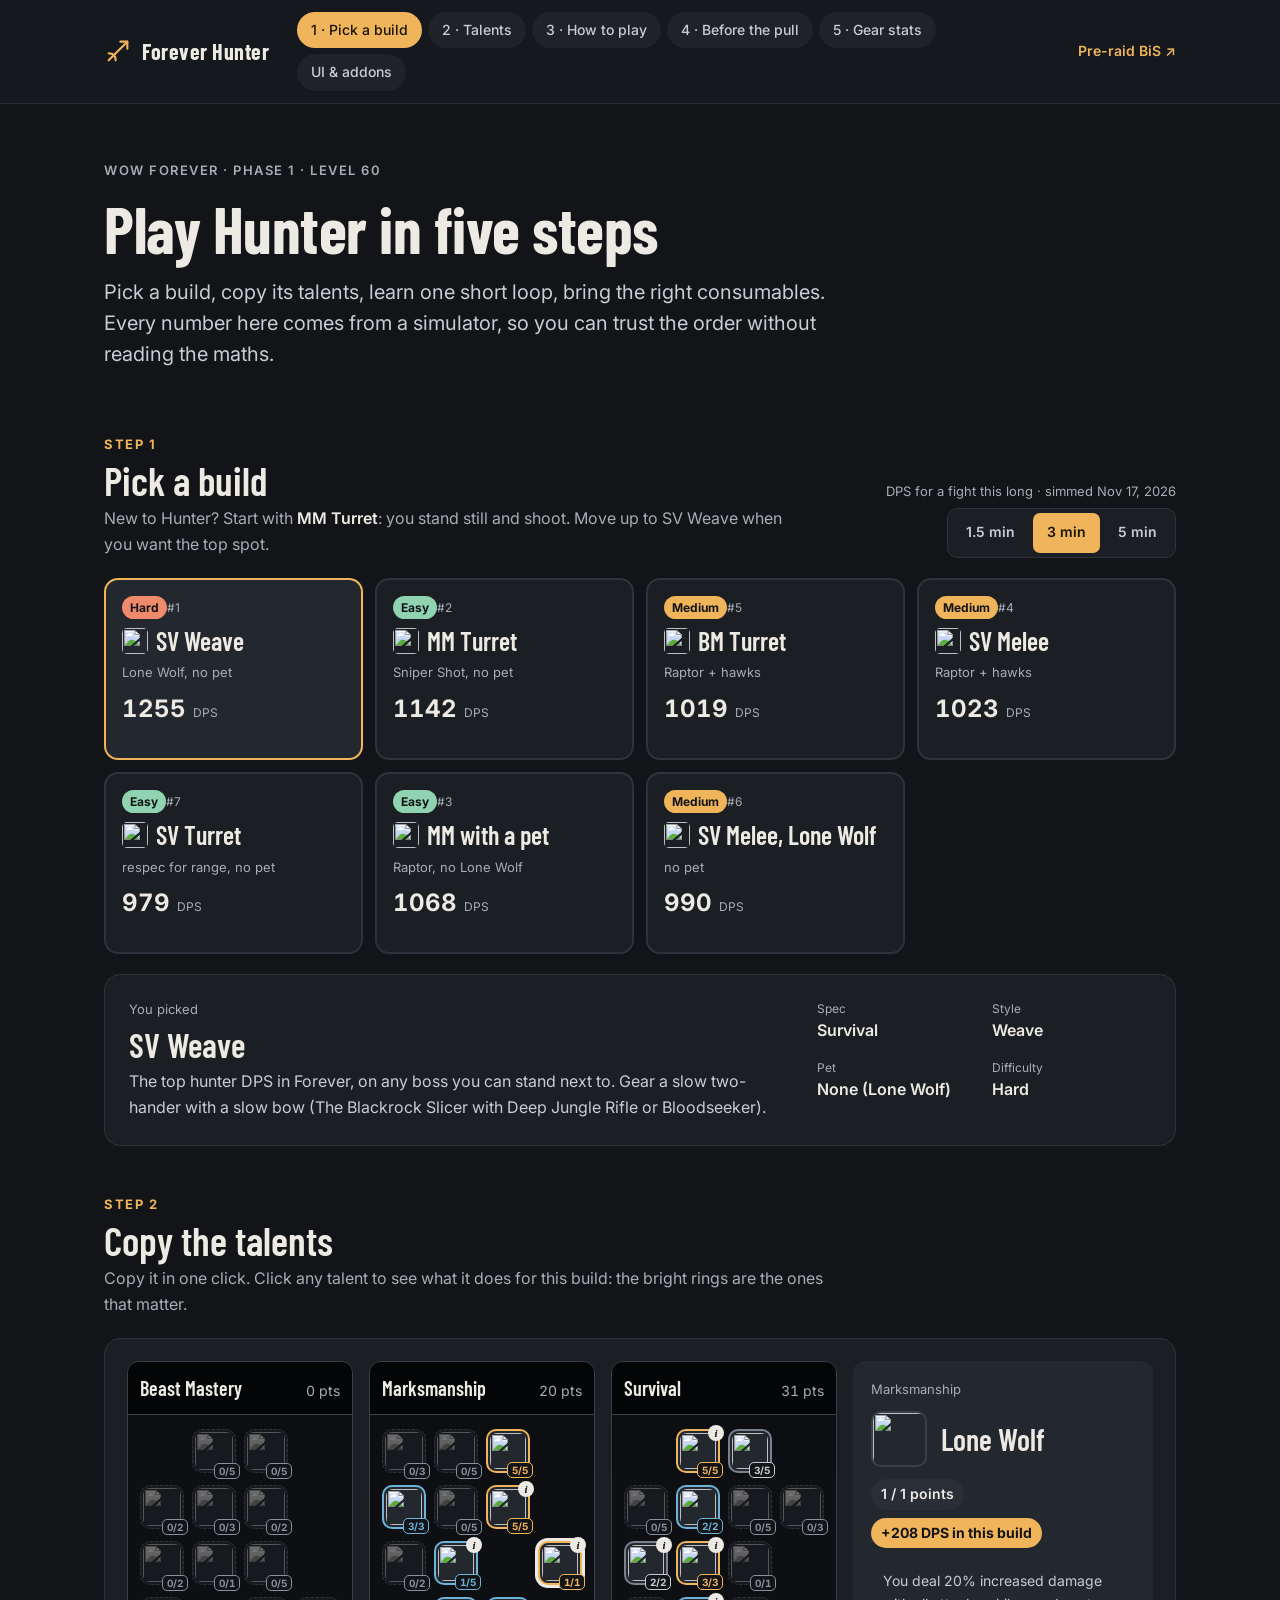
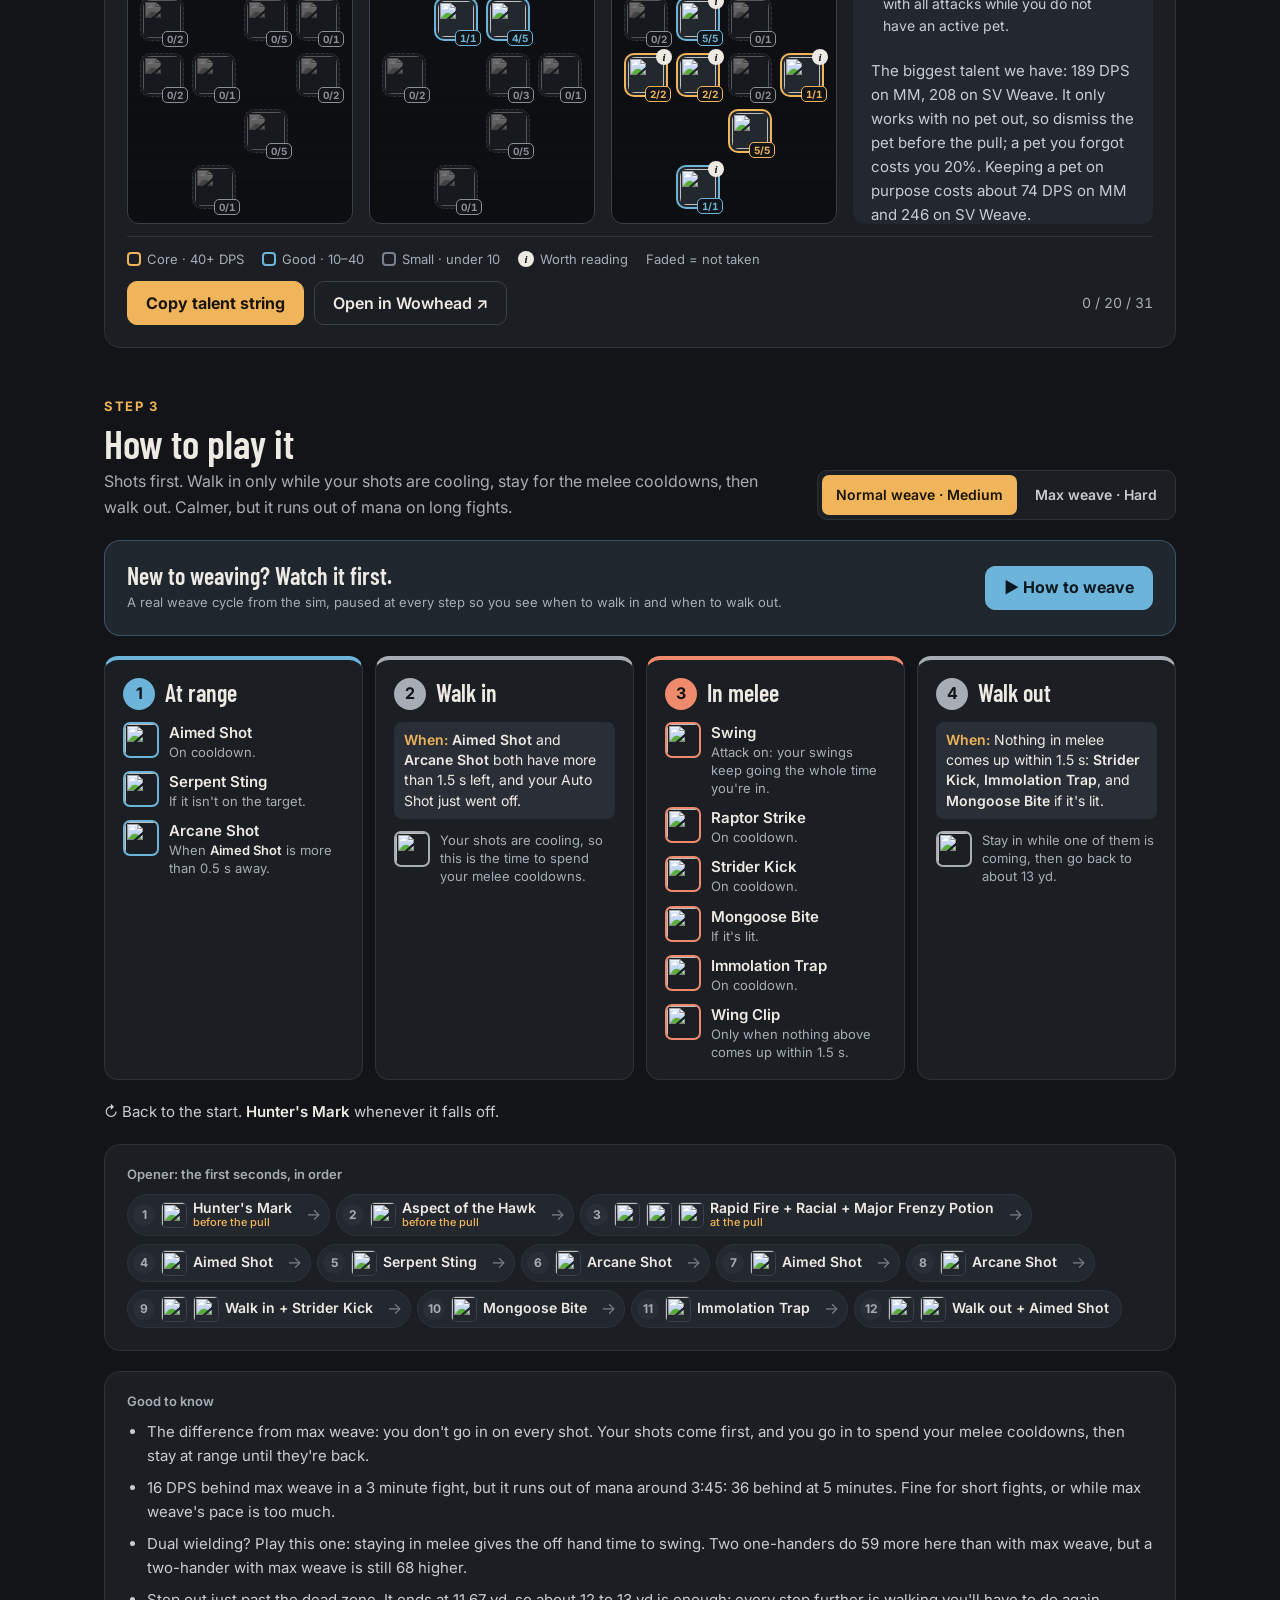
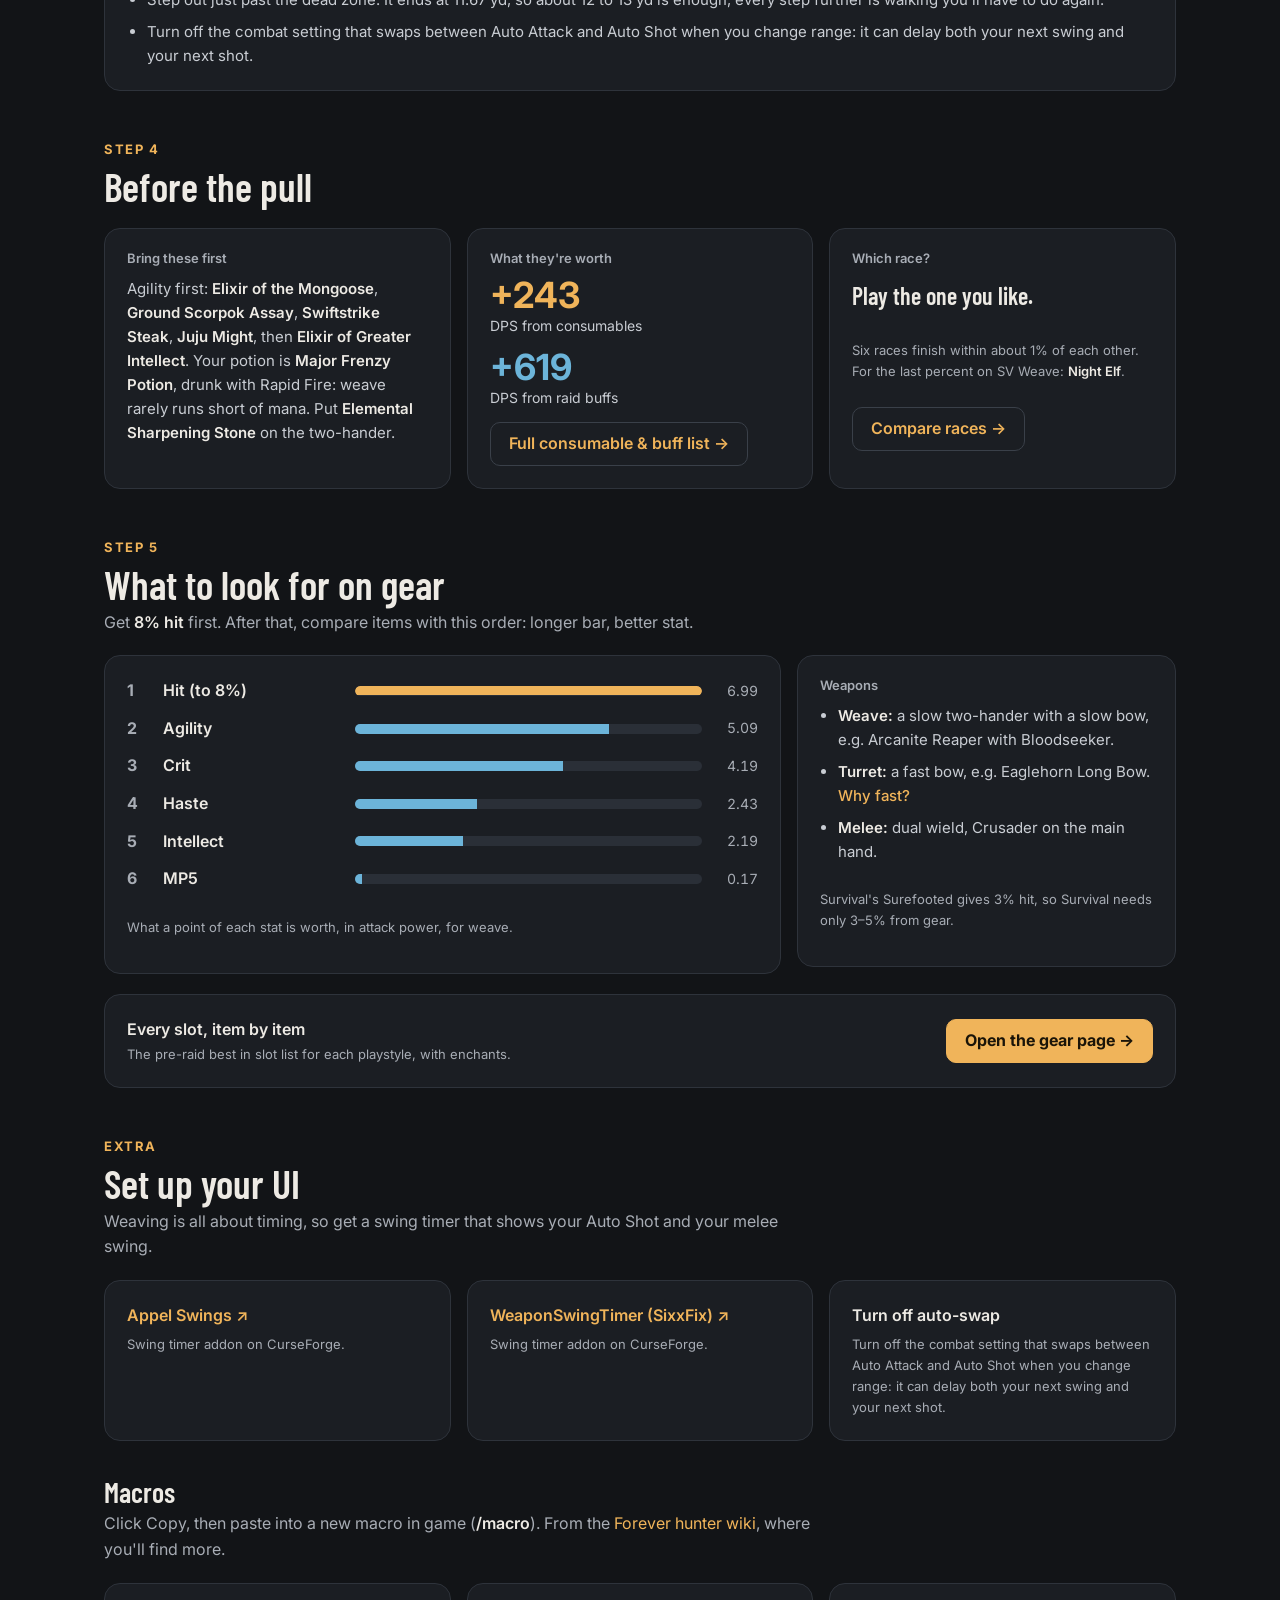
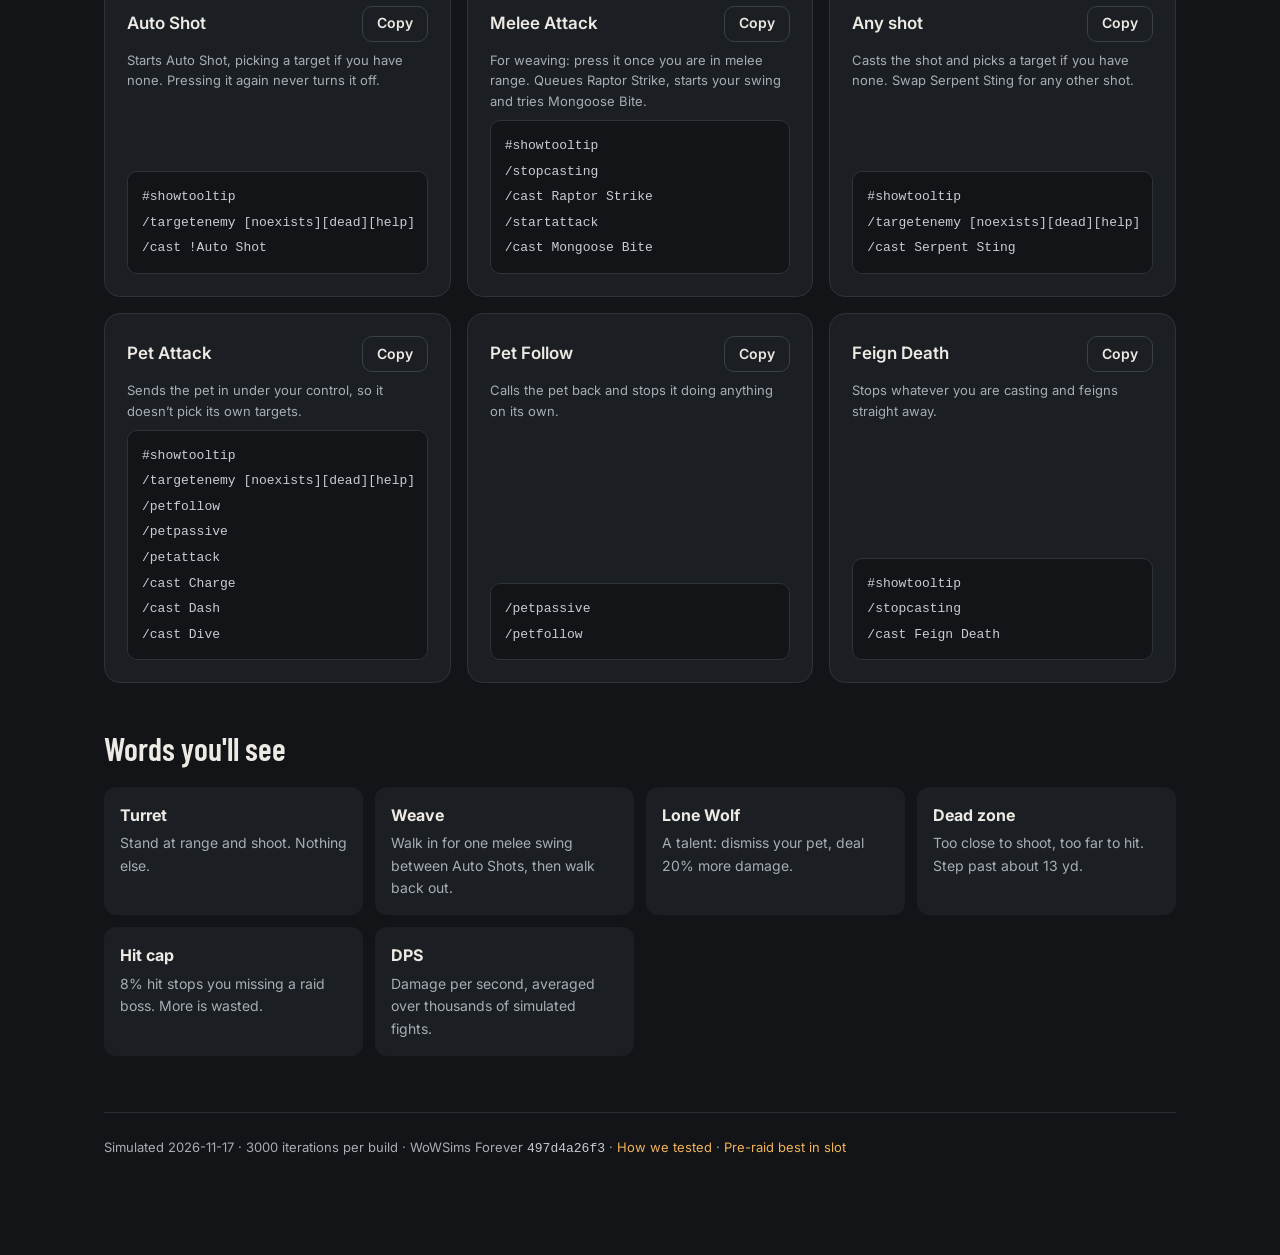
==== commit a31df53d: "Resim on the 2026-11-17 preset retune: Careful Aim SV Melee, Intellect elixir, turret mana oil Every" ====
--- a/guide/index.html
+++ b/guide/index.html
@@ -245,7 +245,7 @@
 <div id="toast" hidden></div>
 
 <script src="data/talents.js?v=9f13d4d6e6"></script>
-<script src="data/guide.js?v=c3ae9c062c"></script>
+<script src="data/guide.js?v=63bb33fe69"></script>
 <script src="app.js?v=b50e361fef"></script>
 <script src="../weave/data.js?v=de72e9c6d0"></script>
 <script src="../weave/viewer.js?v=5004995f5c"></script>
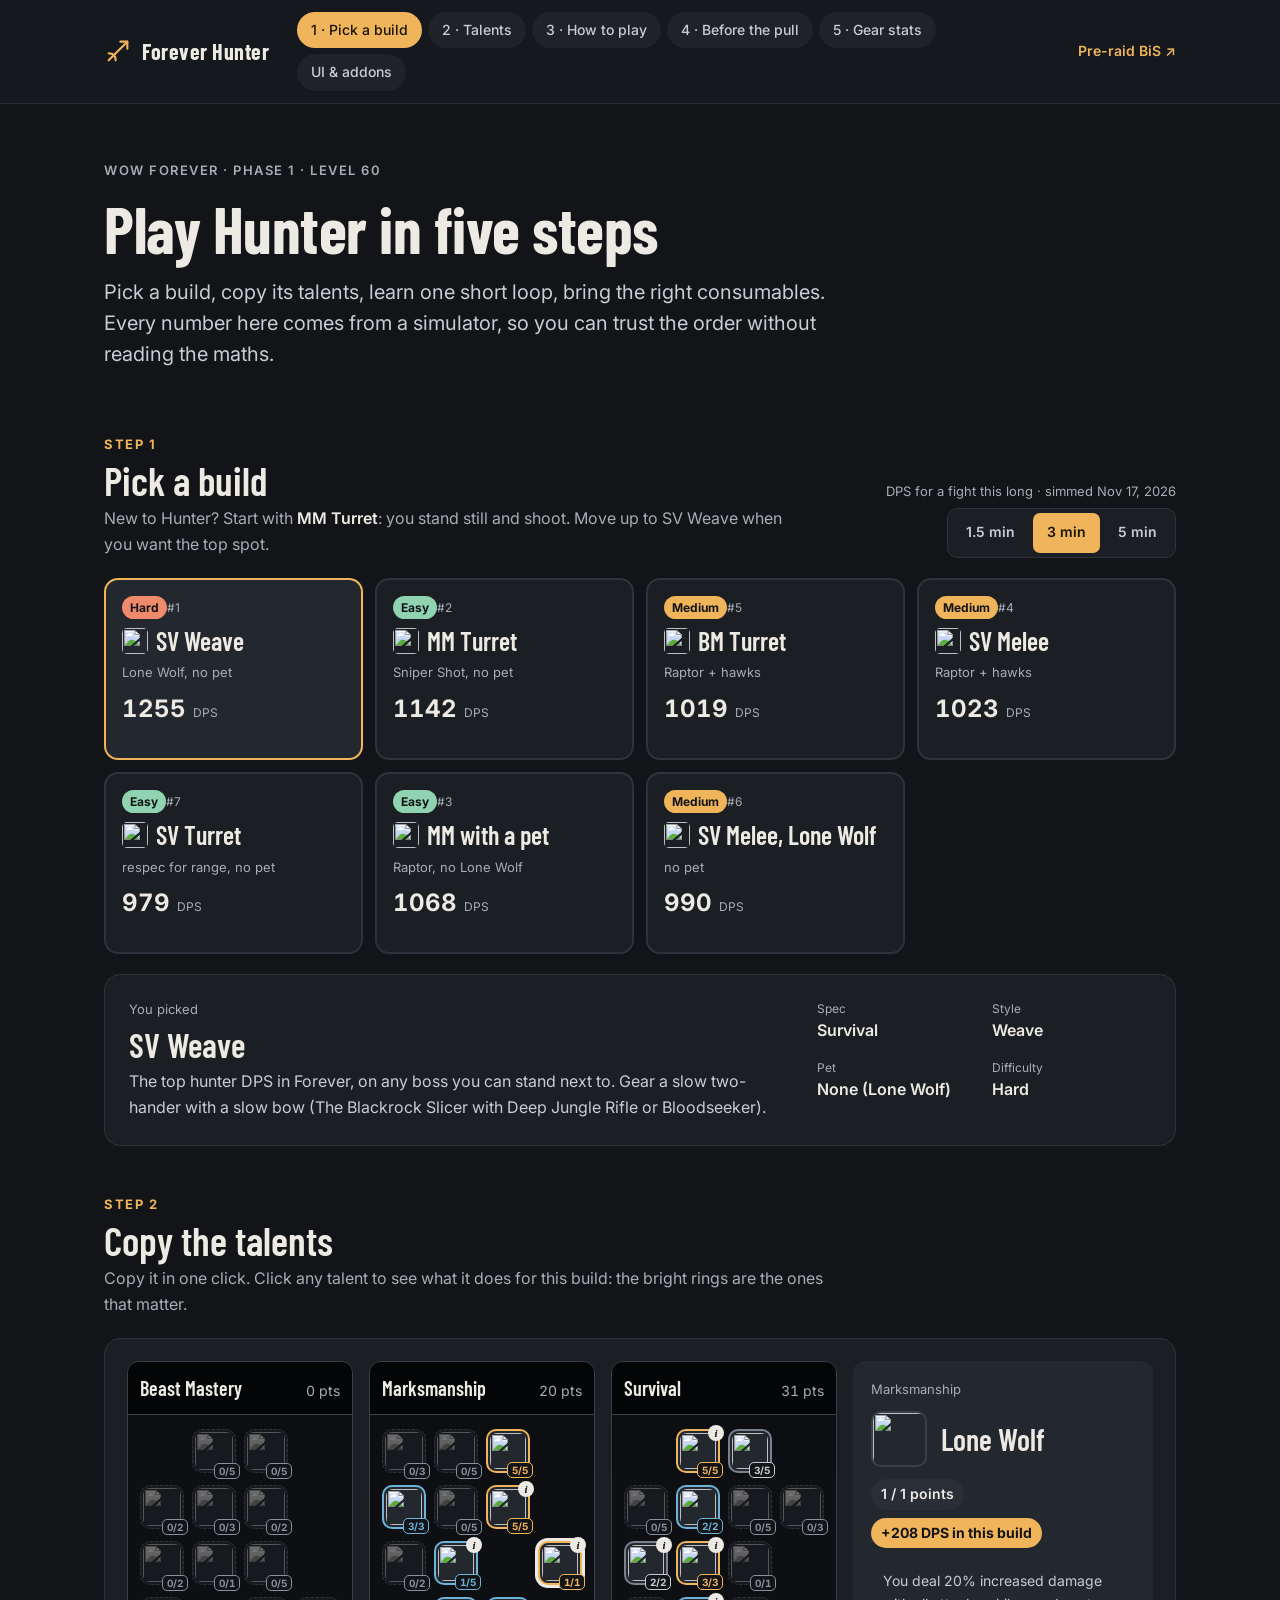
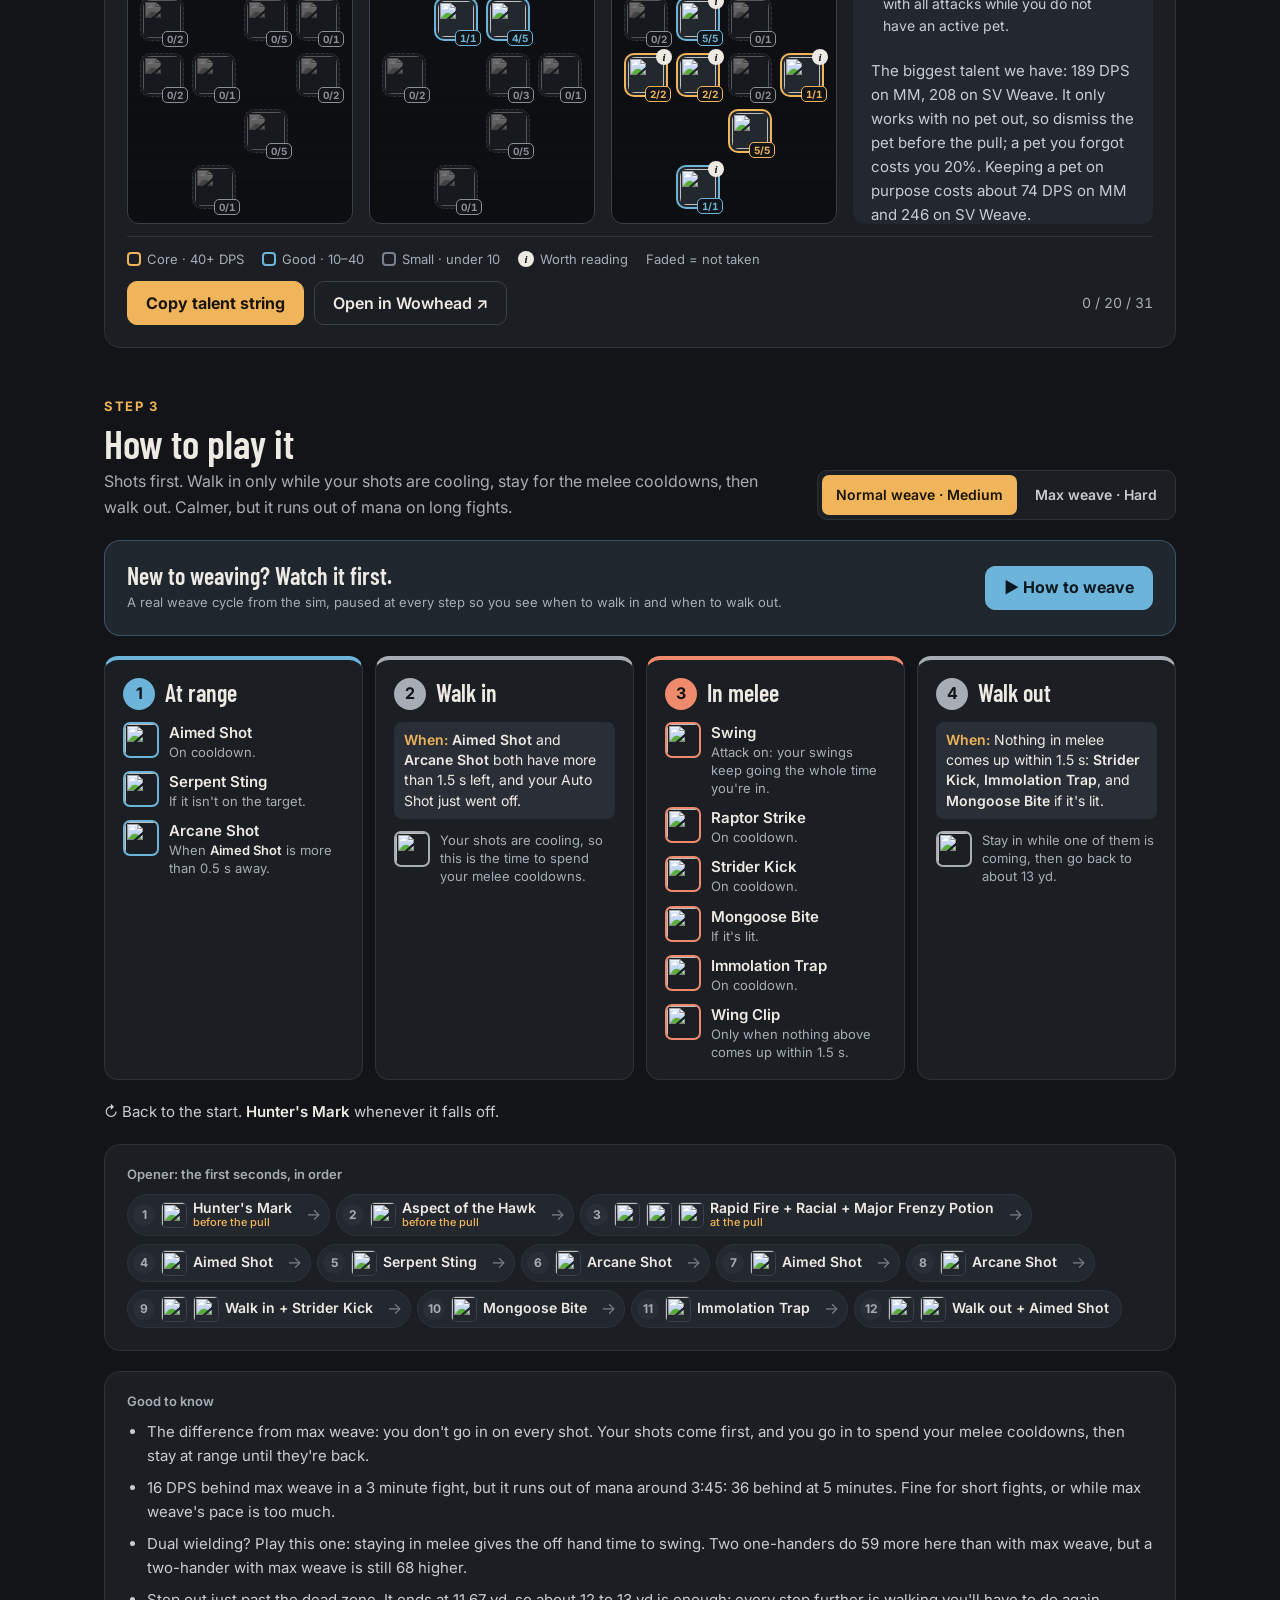
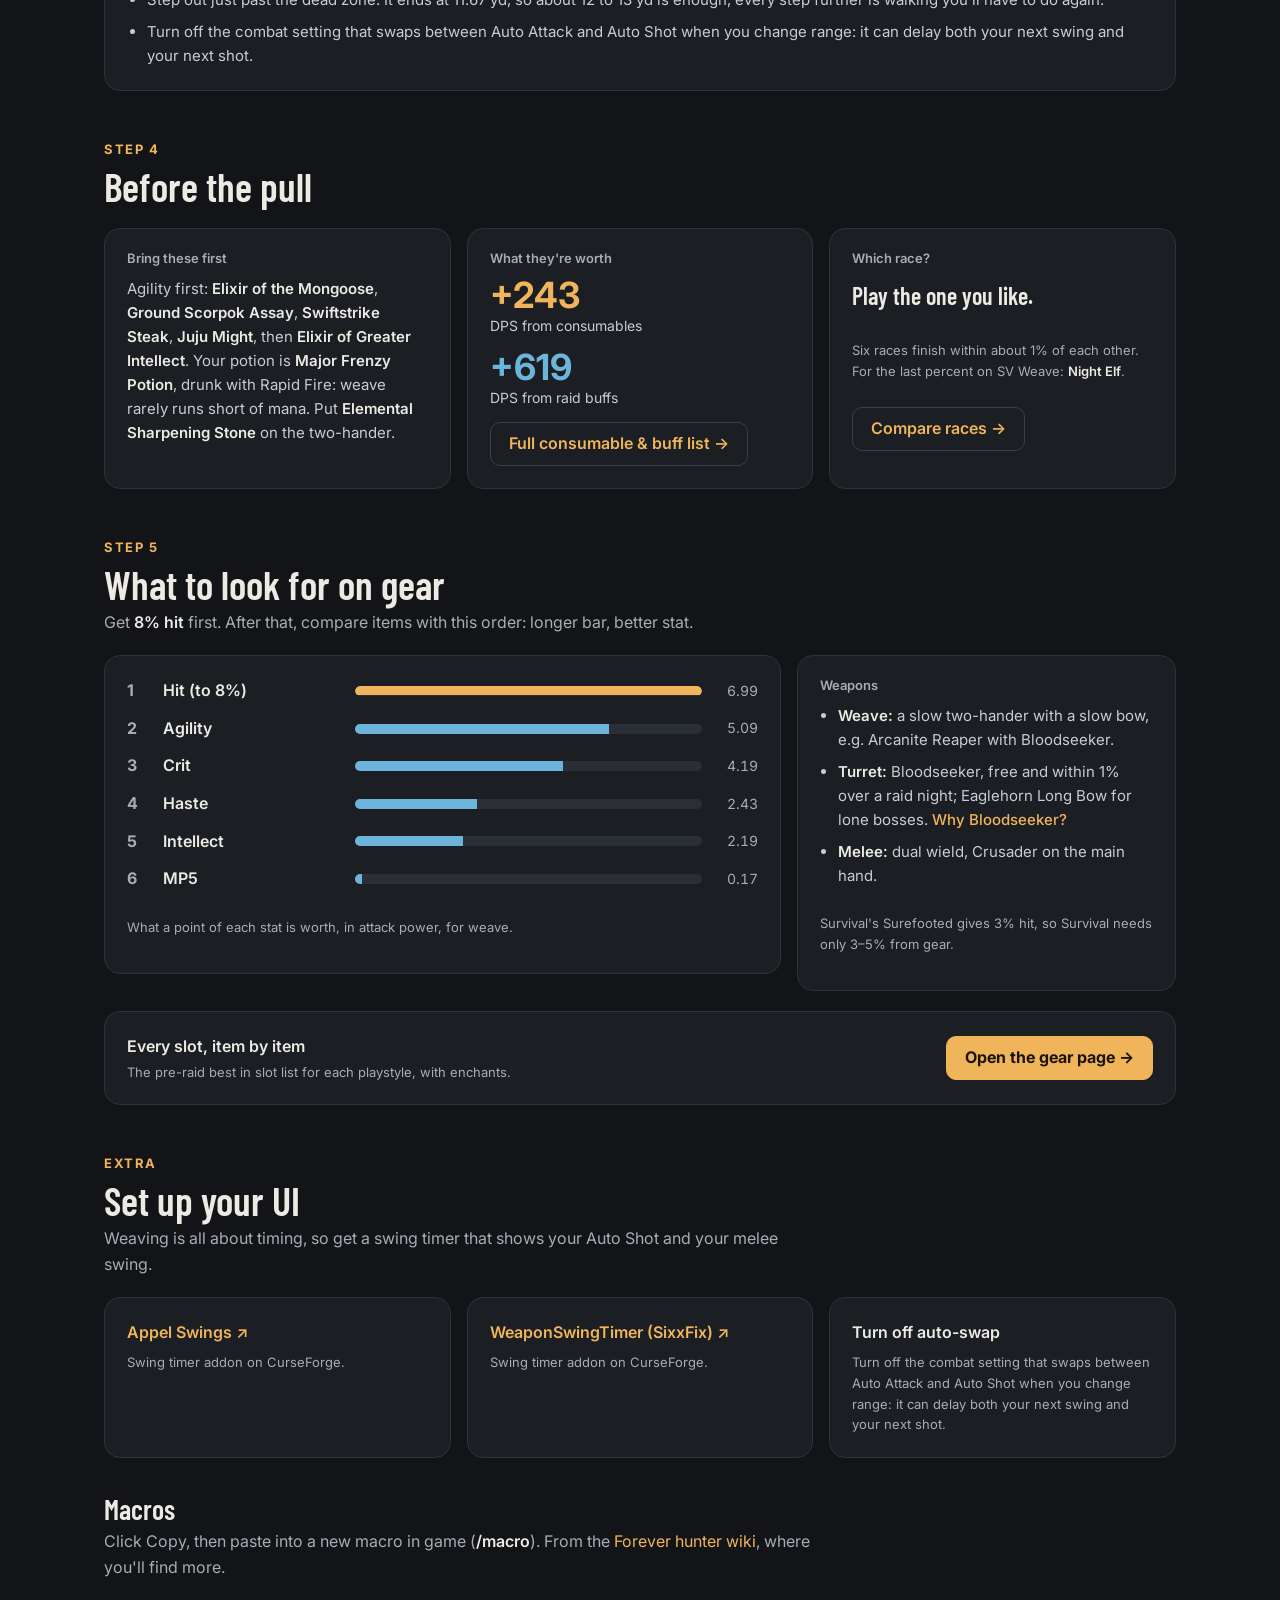
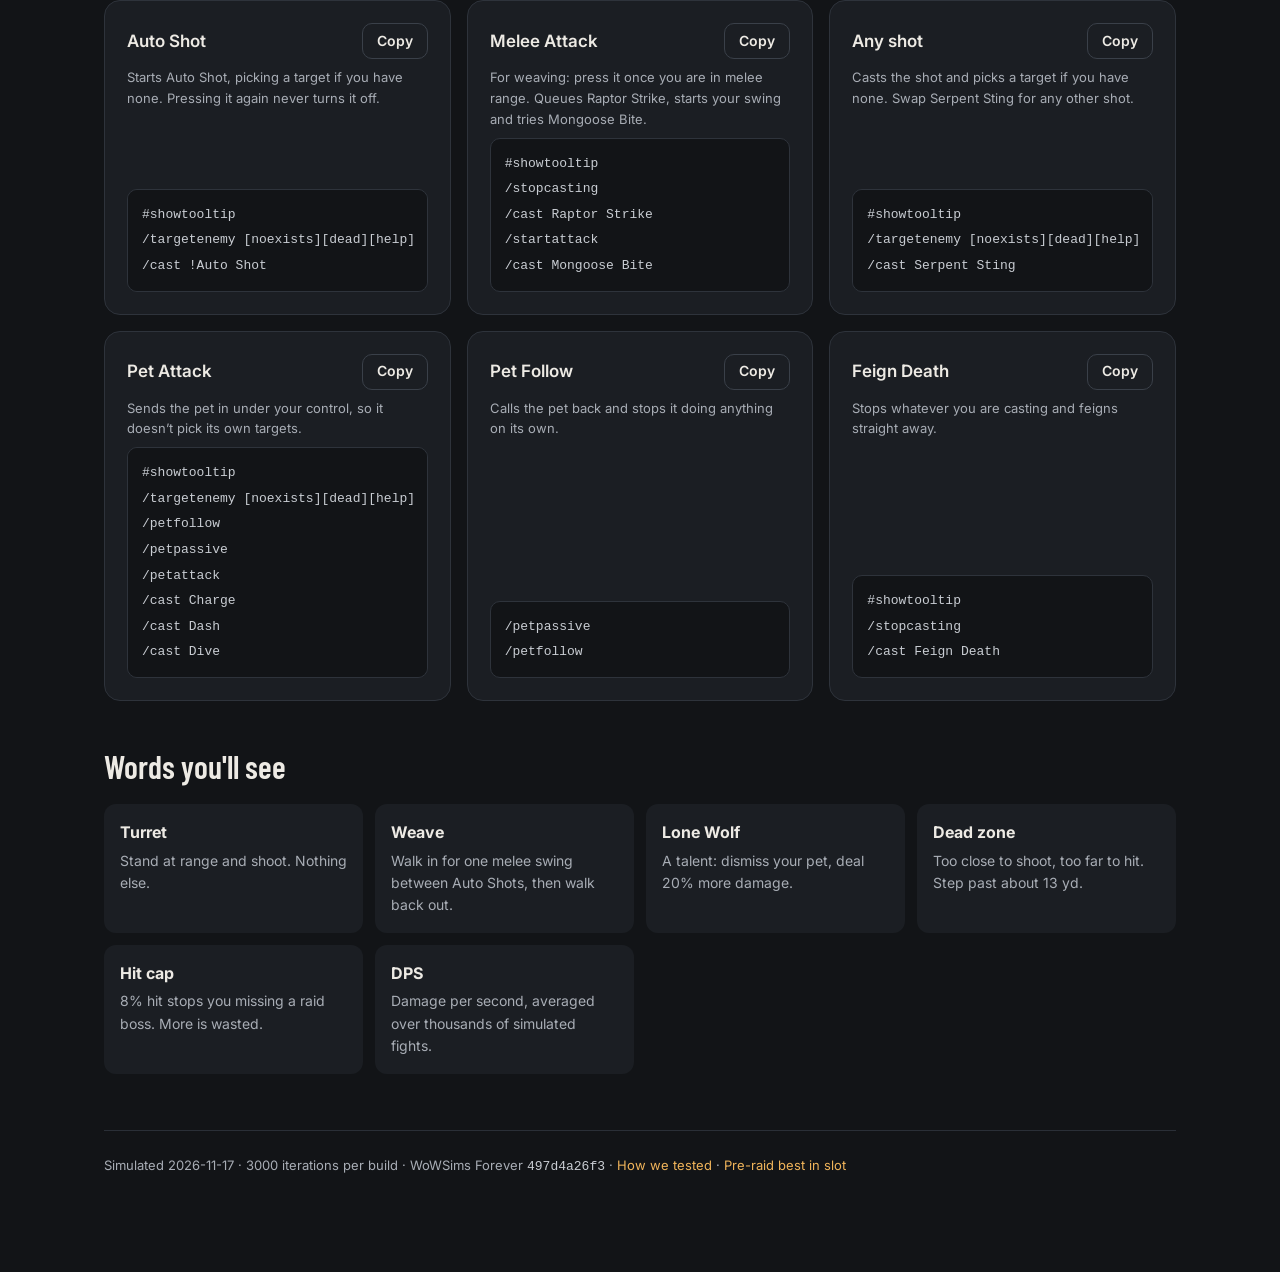
==== commit 46e79e5b: "Bloodseeker is the turret BiS, with a Why Bloodseeker? hover Every turret set wears Bloodseeker by c" ====
--- a/guide/index.html
+++ b/guide/index.html
@@ -143,7 +143,7 @@
         <h3 class="card-h">Weapons</h3>
         <ul class="plain">
           <li><b>Weave:</b> a slow two-hander with a slow bow, e.g. Arcanite Reaper with Bloodseeker.</li>
-          <li><b>Turret:</b> a fast bow, e.g. Eaglehorn Long Bow. <button class="link" data-modal="fastbow">Why fast?</button></li>
+          <li><b>Turret:</b> Bloodseeker, free and within 1% over a raid night; Eaglehorn Long Bow for lone bosses. <button class="link" data-modal="turretbow">Why Bloodseeker?</button></li>
           <li><b>Melee:</b> dual wield, Crusader on the main hand.</li>
         </ul>
         <p class="small">Survival's Surefooted gives 3% hit, so Survival needs only 3–5% from gear.</p>
@@ -245,8 +245,8 @@
 <div id="toast" hidden></div>
 
 <script src="data/talents.js?v=9f13d4d6e6"></script>
-<script src="data/guide.js?v=63bb33fe69"></script>
-<script src="app.js?v=b50e361fef"></script>
+<script src="data/guide.js?v=e1837e6d2a"></script>
+<script src="app.js?v=de88ea4cbf"></script>
 <script src="../weave/data.js?v=de72e9c6d0"></script>
 <script src="../weave/viewer.js?v=5004995f5c"></script>
 </body>
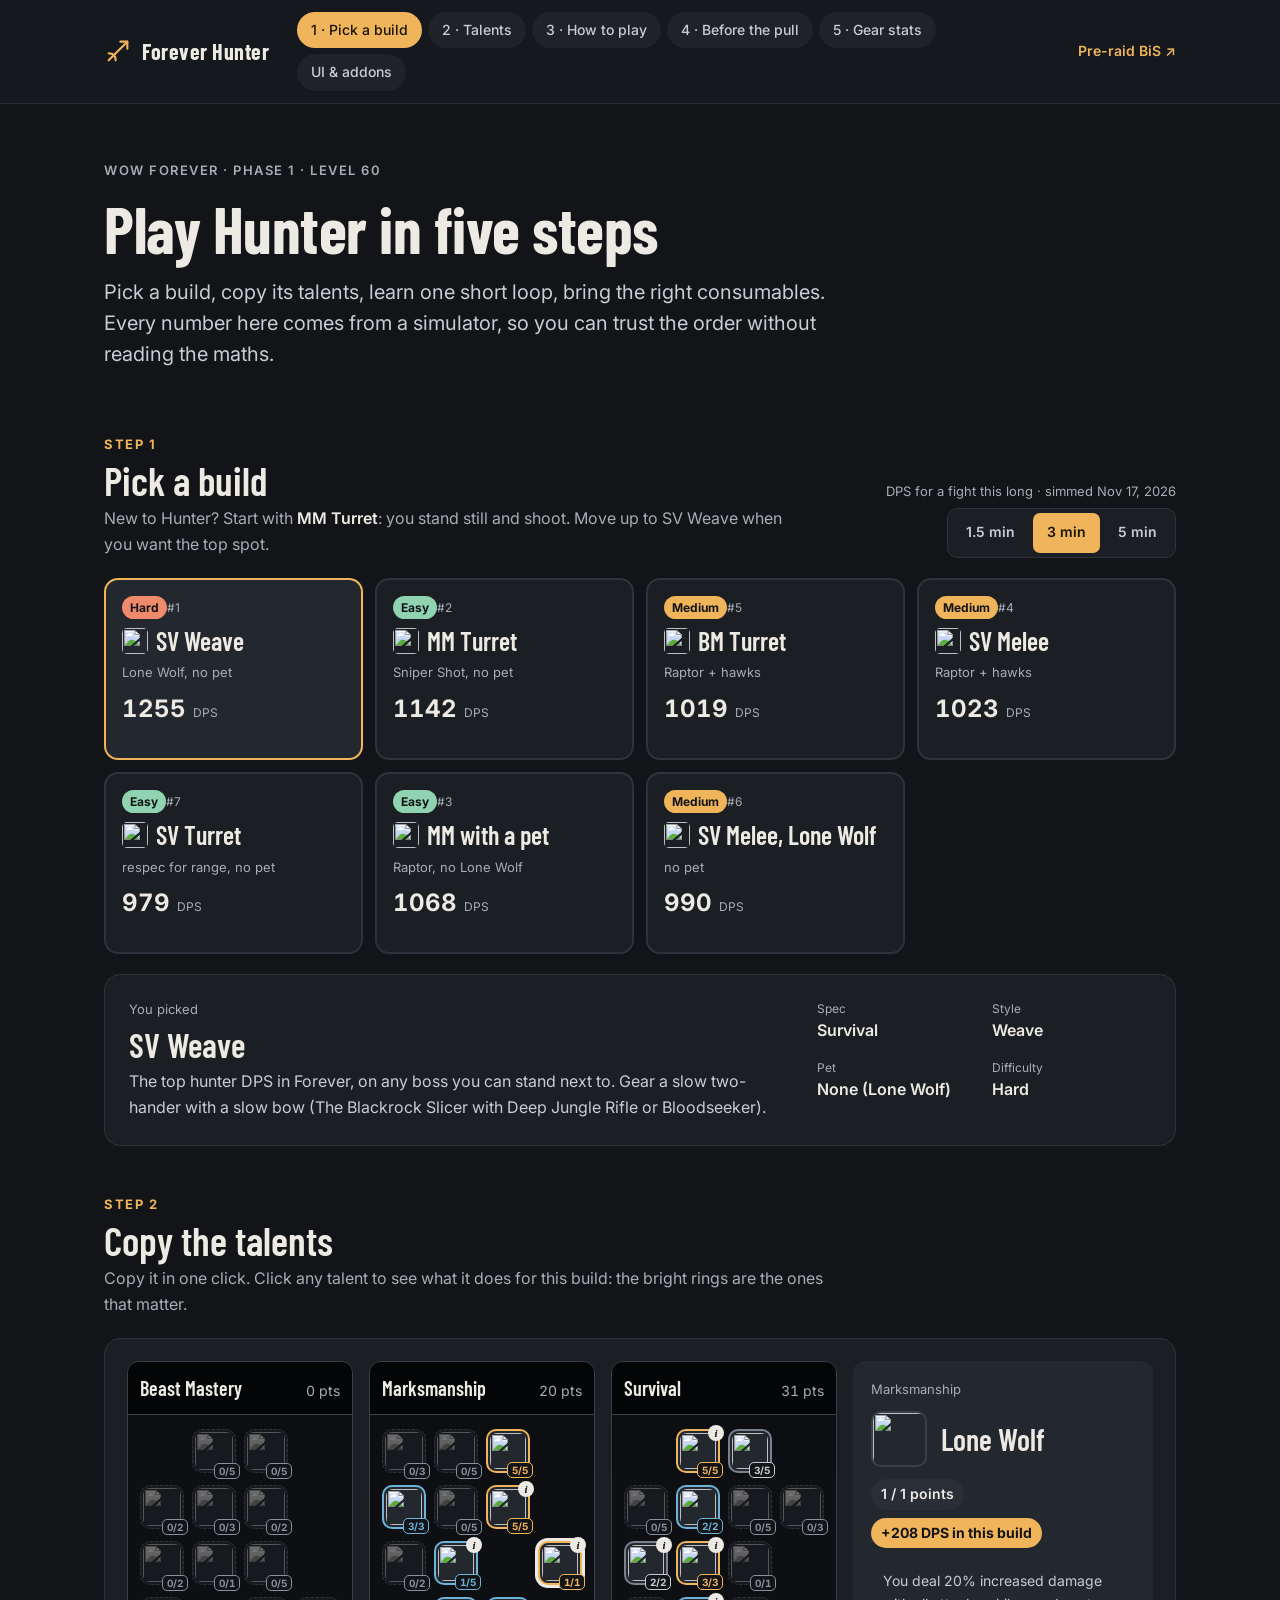
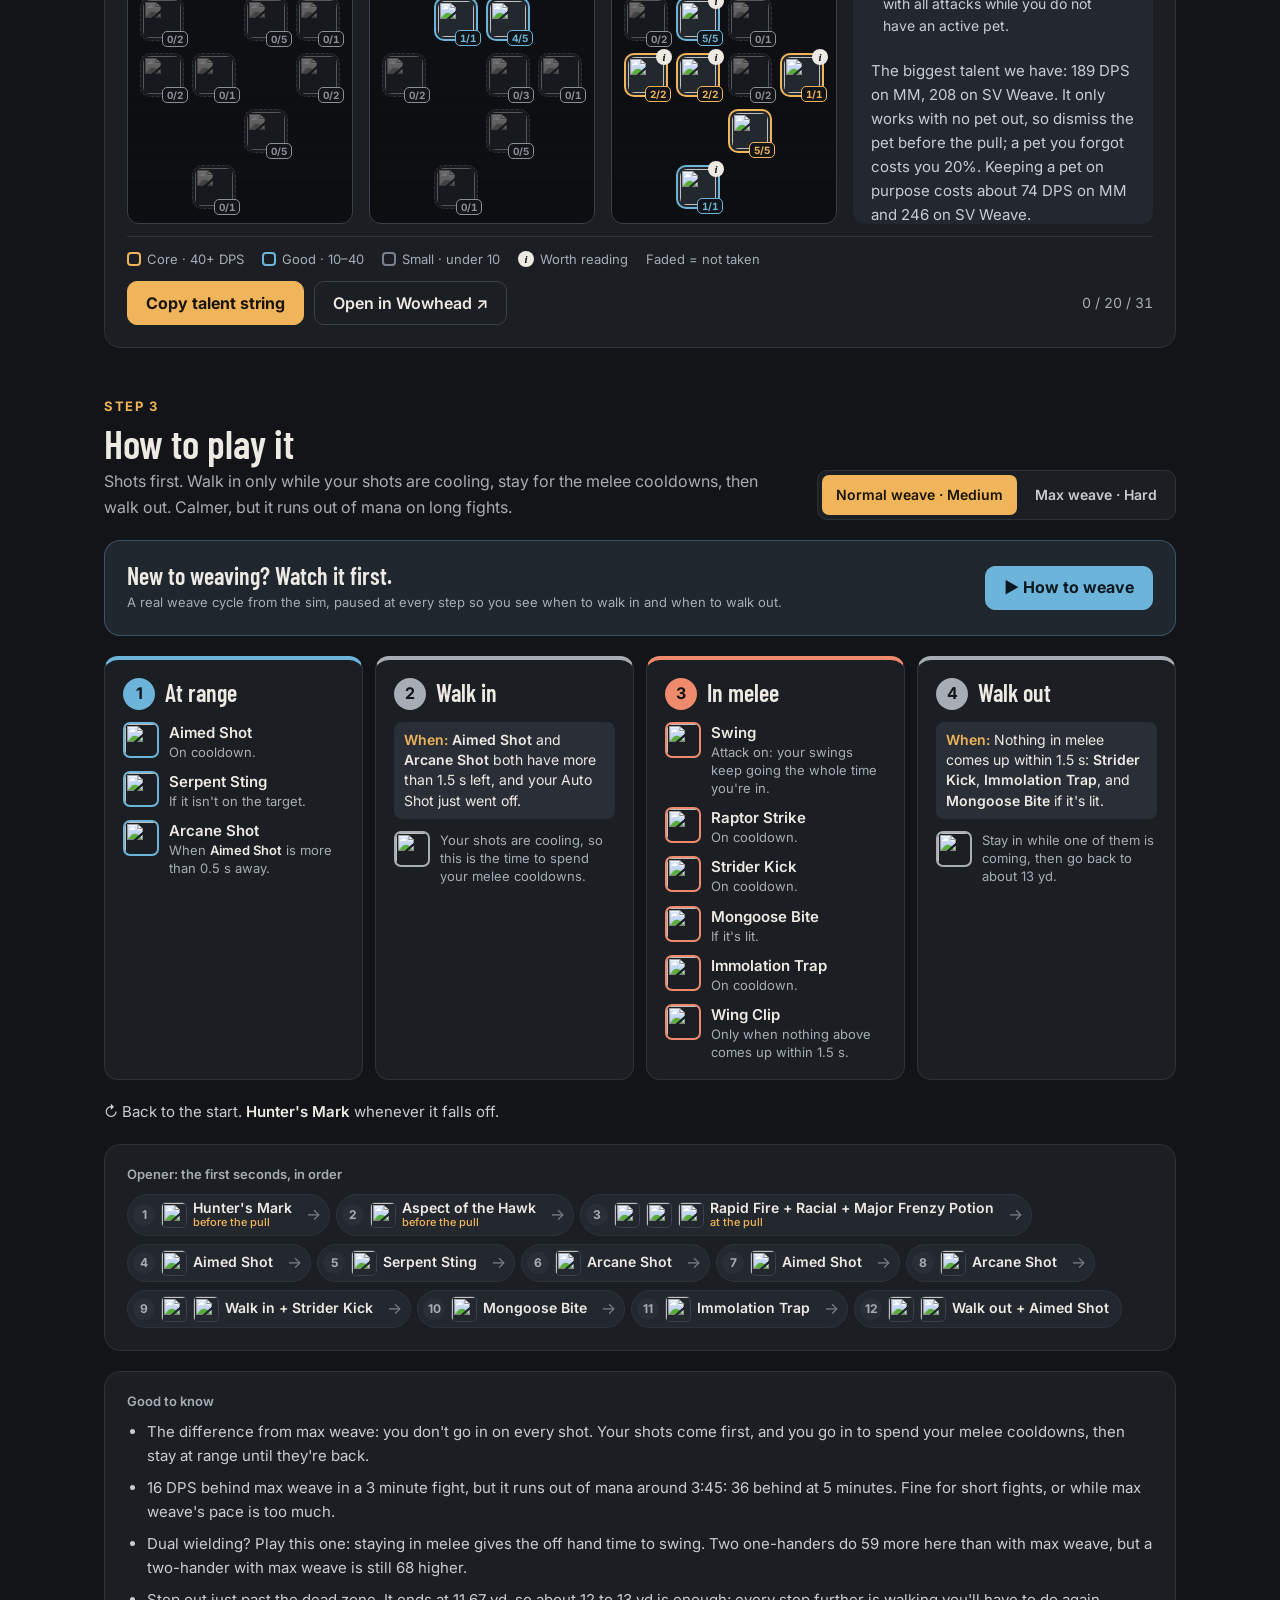
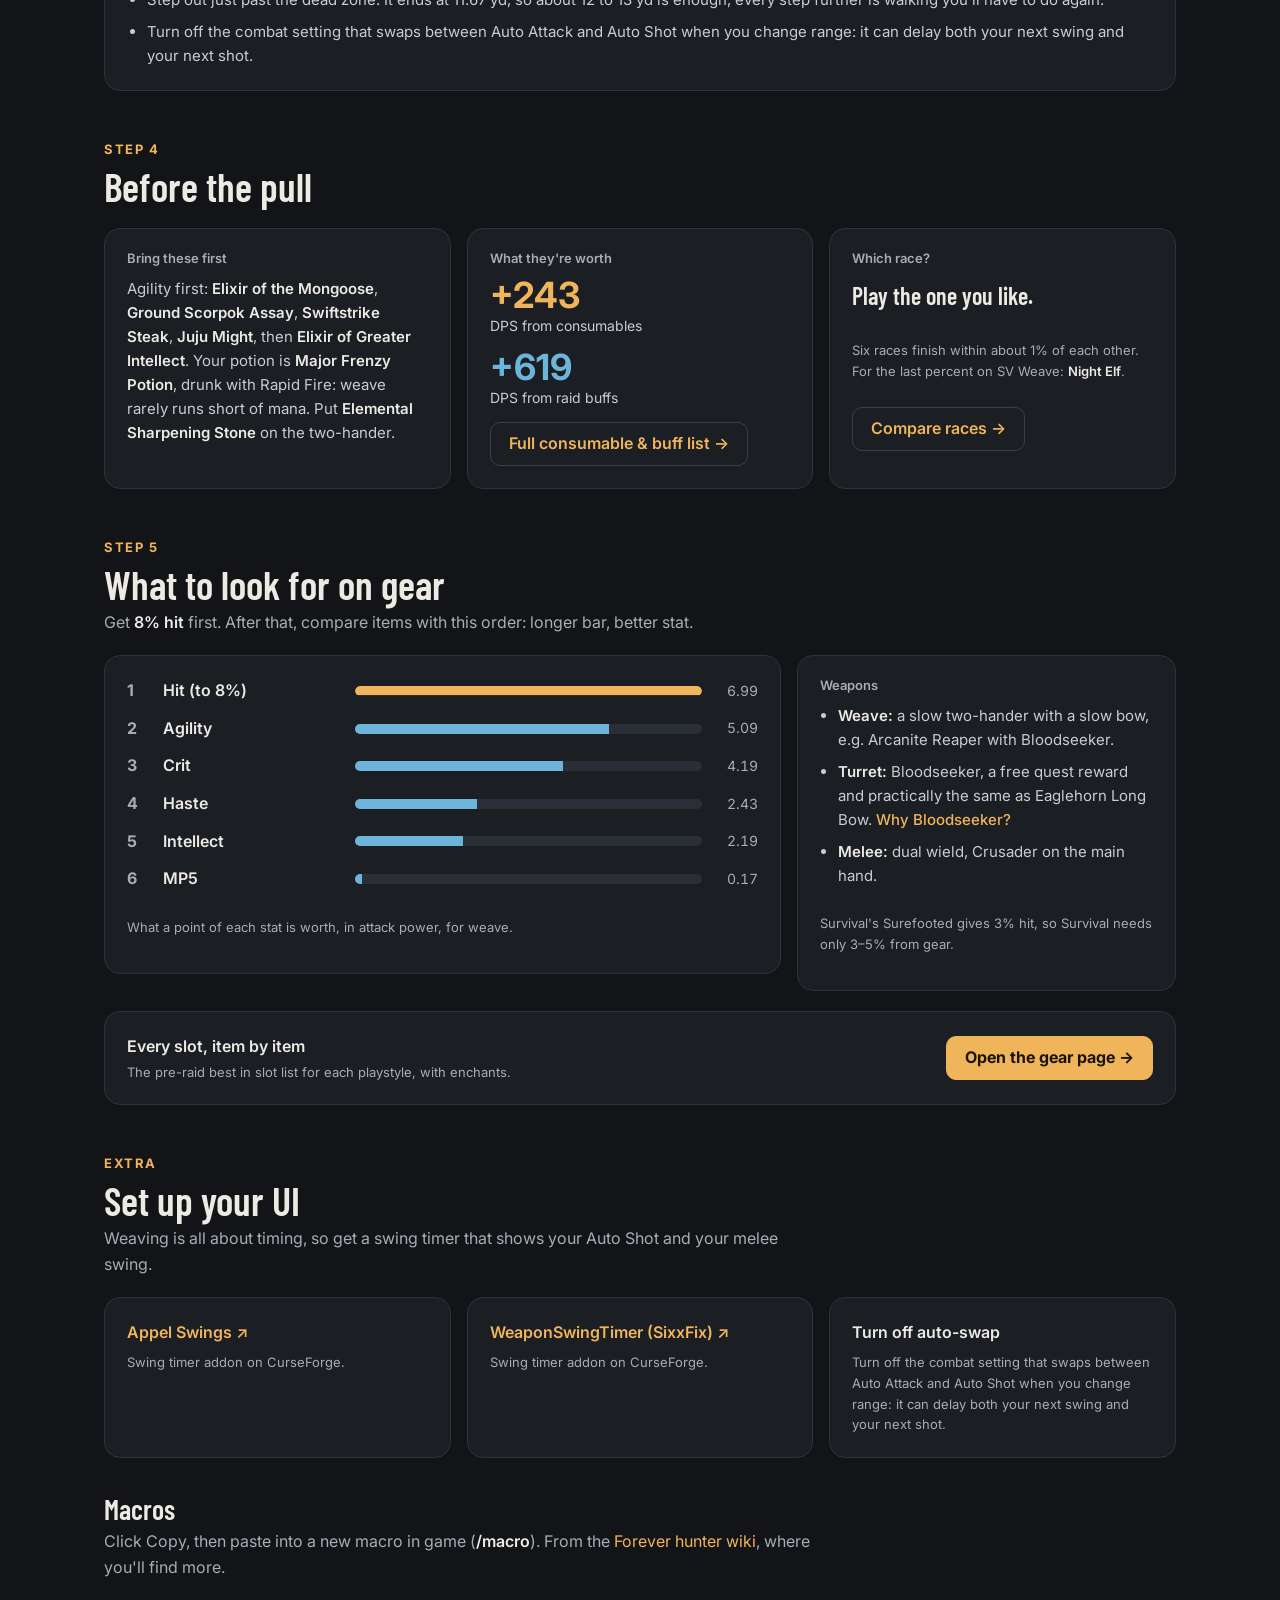
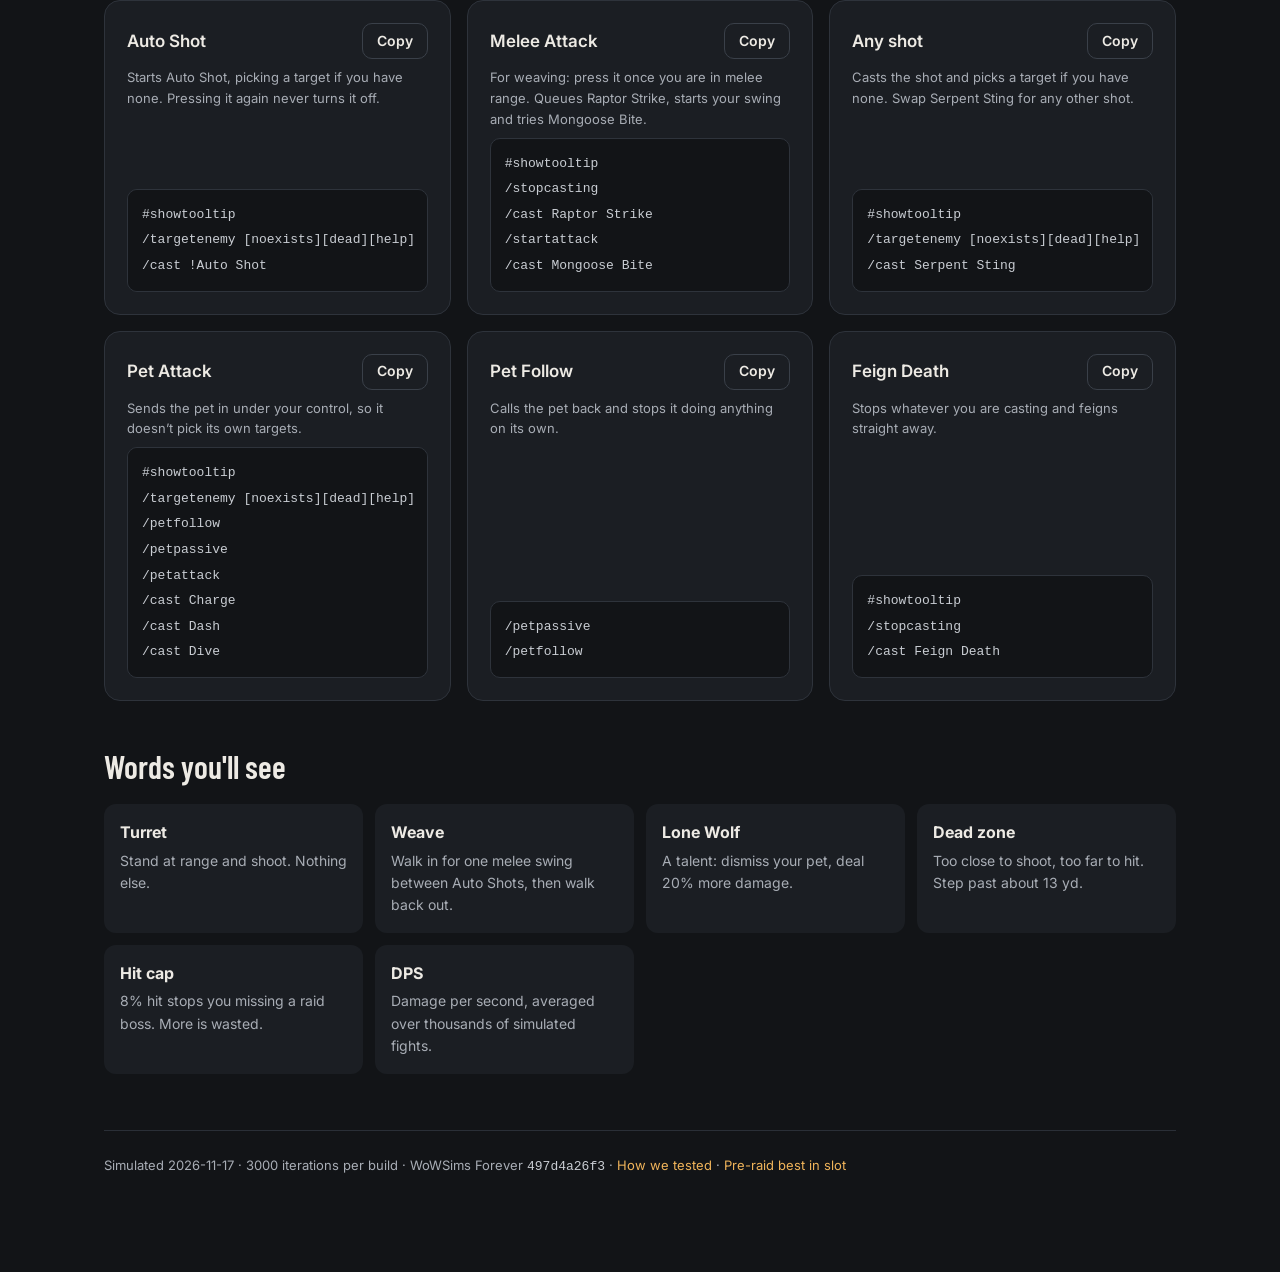
==== commit df703bea: "Why Bloodseeker? next to the ranged slot, and a lighter tone The paperdoll's ranged slot carries the" ====
--- a/guide/index.html
+++ b/guide/index.html
@@ -143,7 +143,7 @@
         <h3 class="card-h">Weapons</h3>
         <ul class="plain">
           <li><b>Weave:</b> a slow two-hander with a slow bow, e.g. Arcanite Reaper with Bloodseeker.</li>
-          <li><b>Turret:</b> Bloodseeker, free and within 1% over a raid night; Eaglehorn Long Bow for lone bosses. <button class="link" data-modal="turretbow">Why Bloodseeker?</button></li>
+          <li><b>Turret:</b> Bloodseeker, a free quest reward and practically the same as Eaglehorn Long Bow. <button class="link" data-modal="turretbow">Why Bloodseeker?</button></li>
           <li><b>Melee:</b> dual wield, Crusader on the main hand.</li>
         </ul>
         <p class="small">Survival's Surefooted gives 3% hit, so Survival needs only 3–5% from gear.</p>
@@ -245,8 +245,8 @@
 <div id="toast" hidden></div>
 
 <script src="data/talents.js?v=9f13d4d6e6"></script>
-<script src="data/guide.js?v=e1837e6d2a"></script>
-<script src="app.js?v=de88ea4cbf"></script>
+<script src="data/guide.js?v=2cd0c30cdc"></script>
+<script src="app.js?v=7524c9d541"></script>
 <script src="../weave/data.js?v=de72e9c6d0"></script>
 <script src="../weave/viewer.js?v=5004995f5c"></script>
 </body>
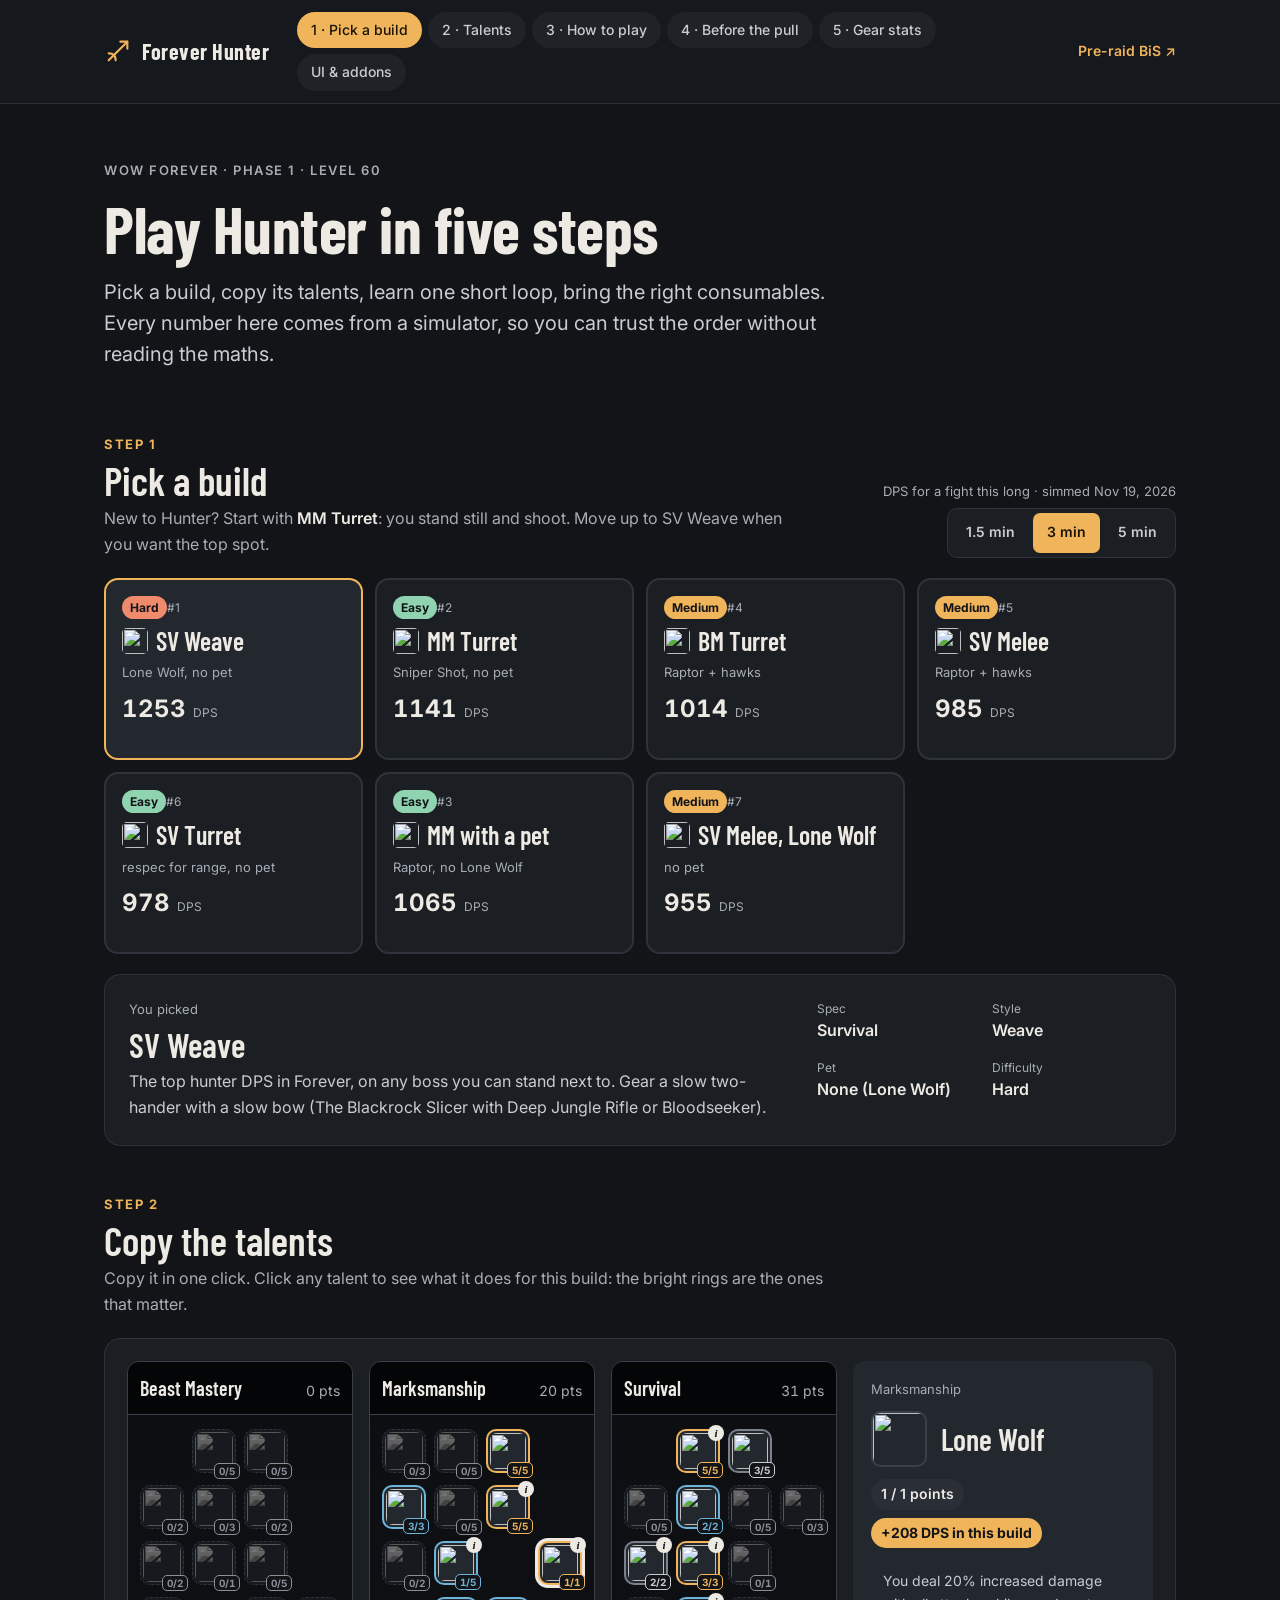
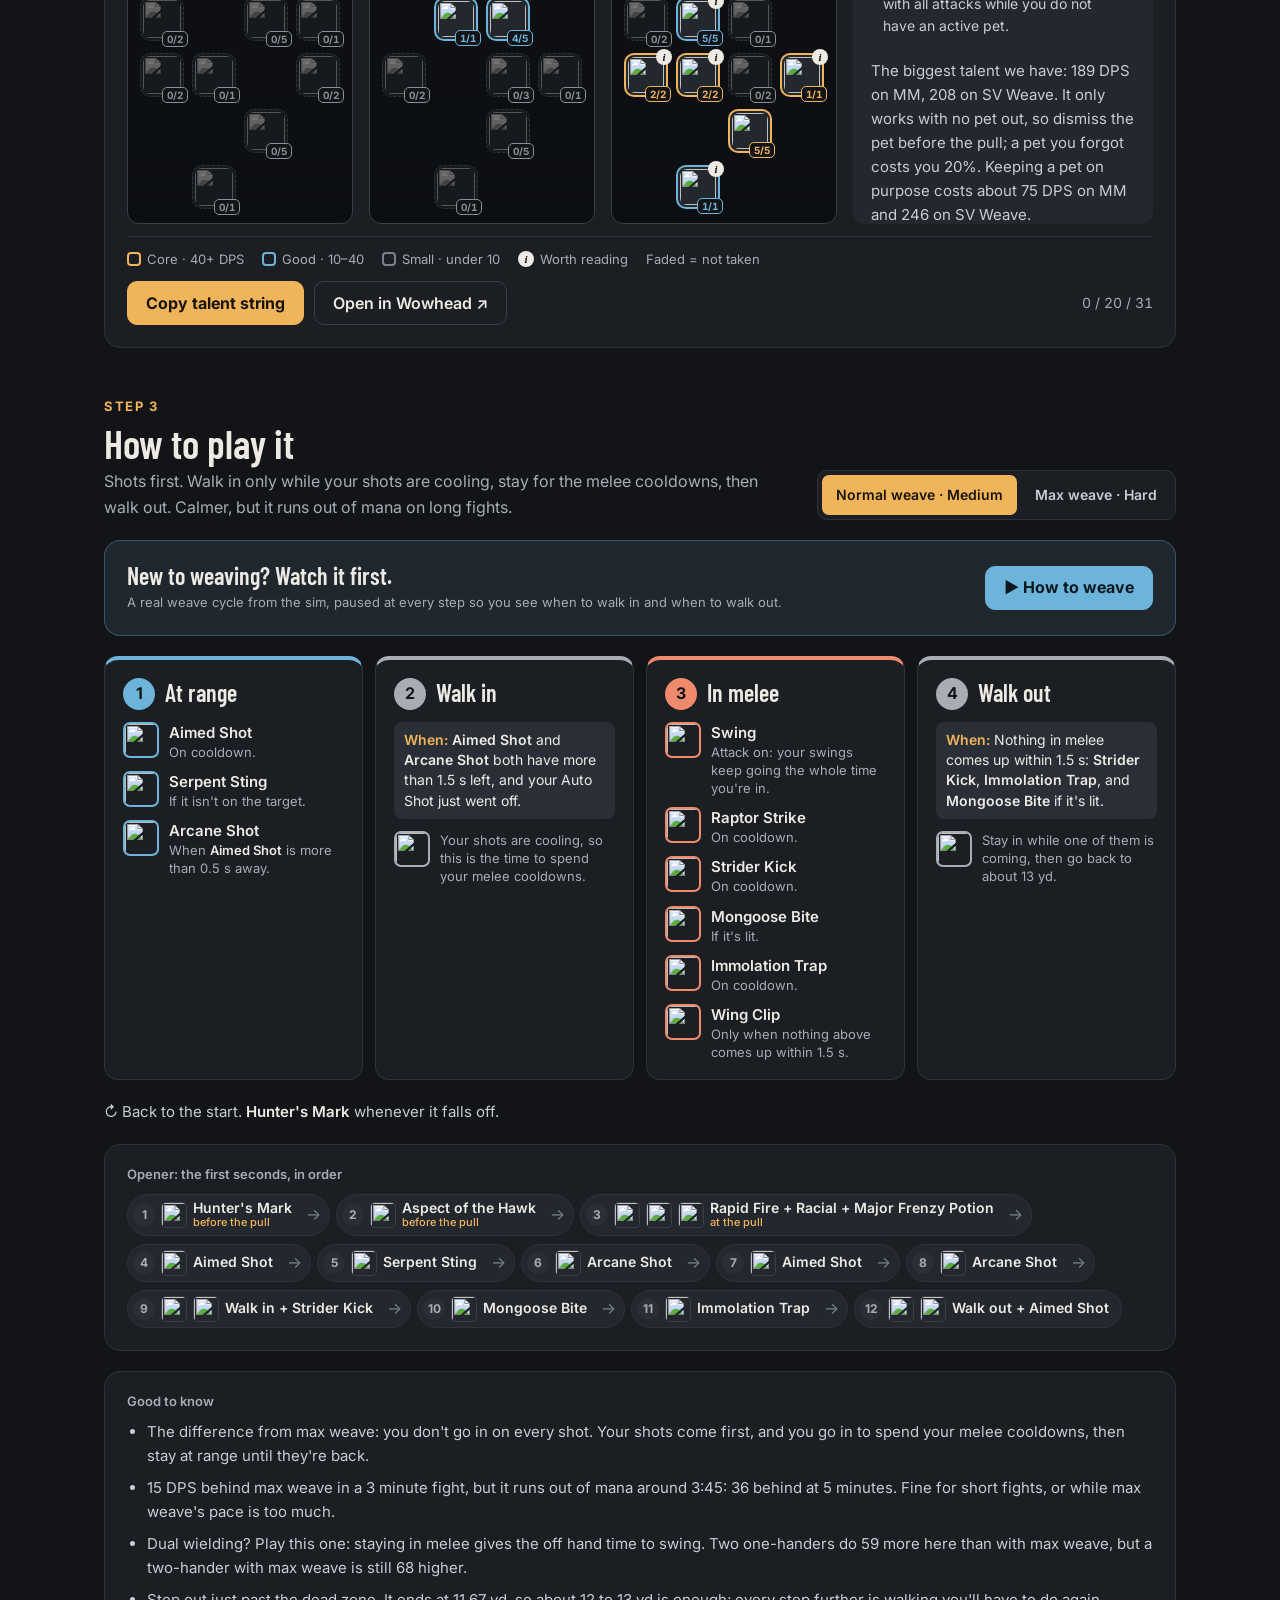
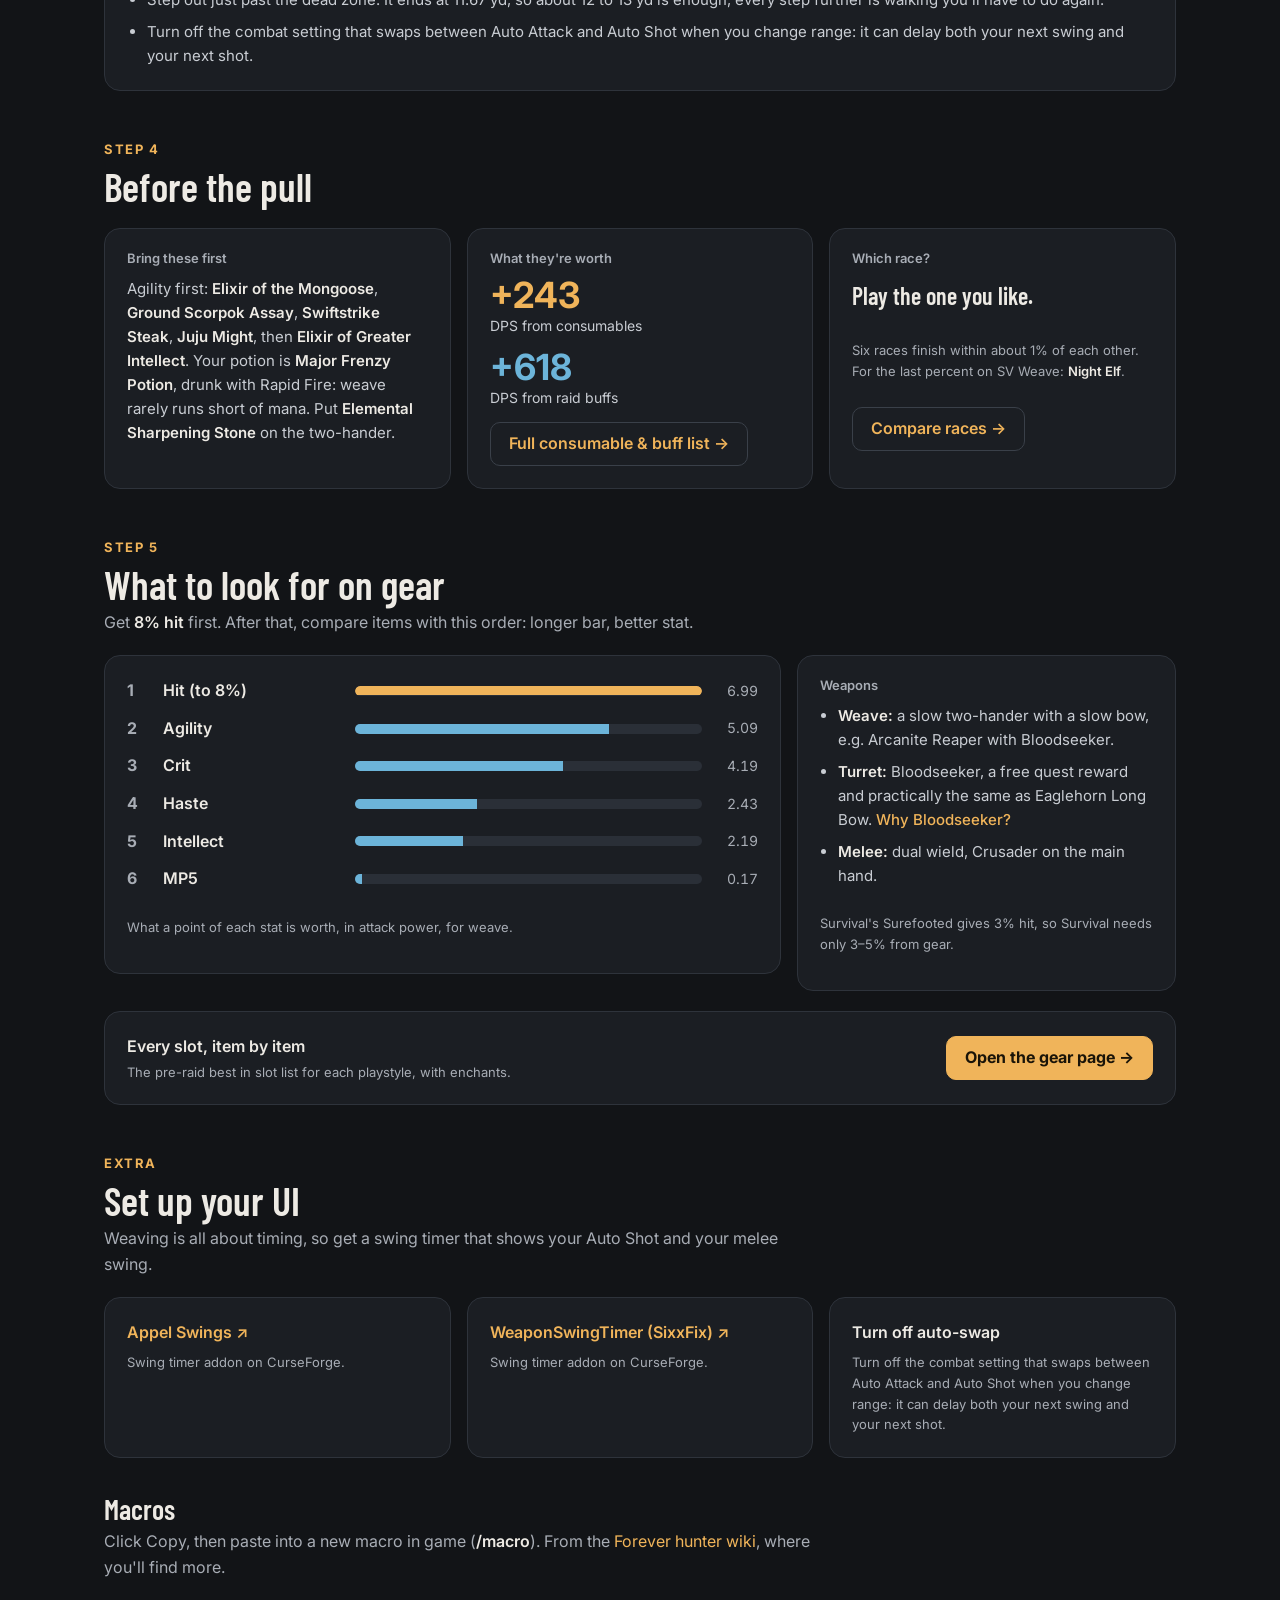
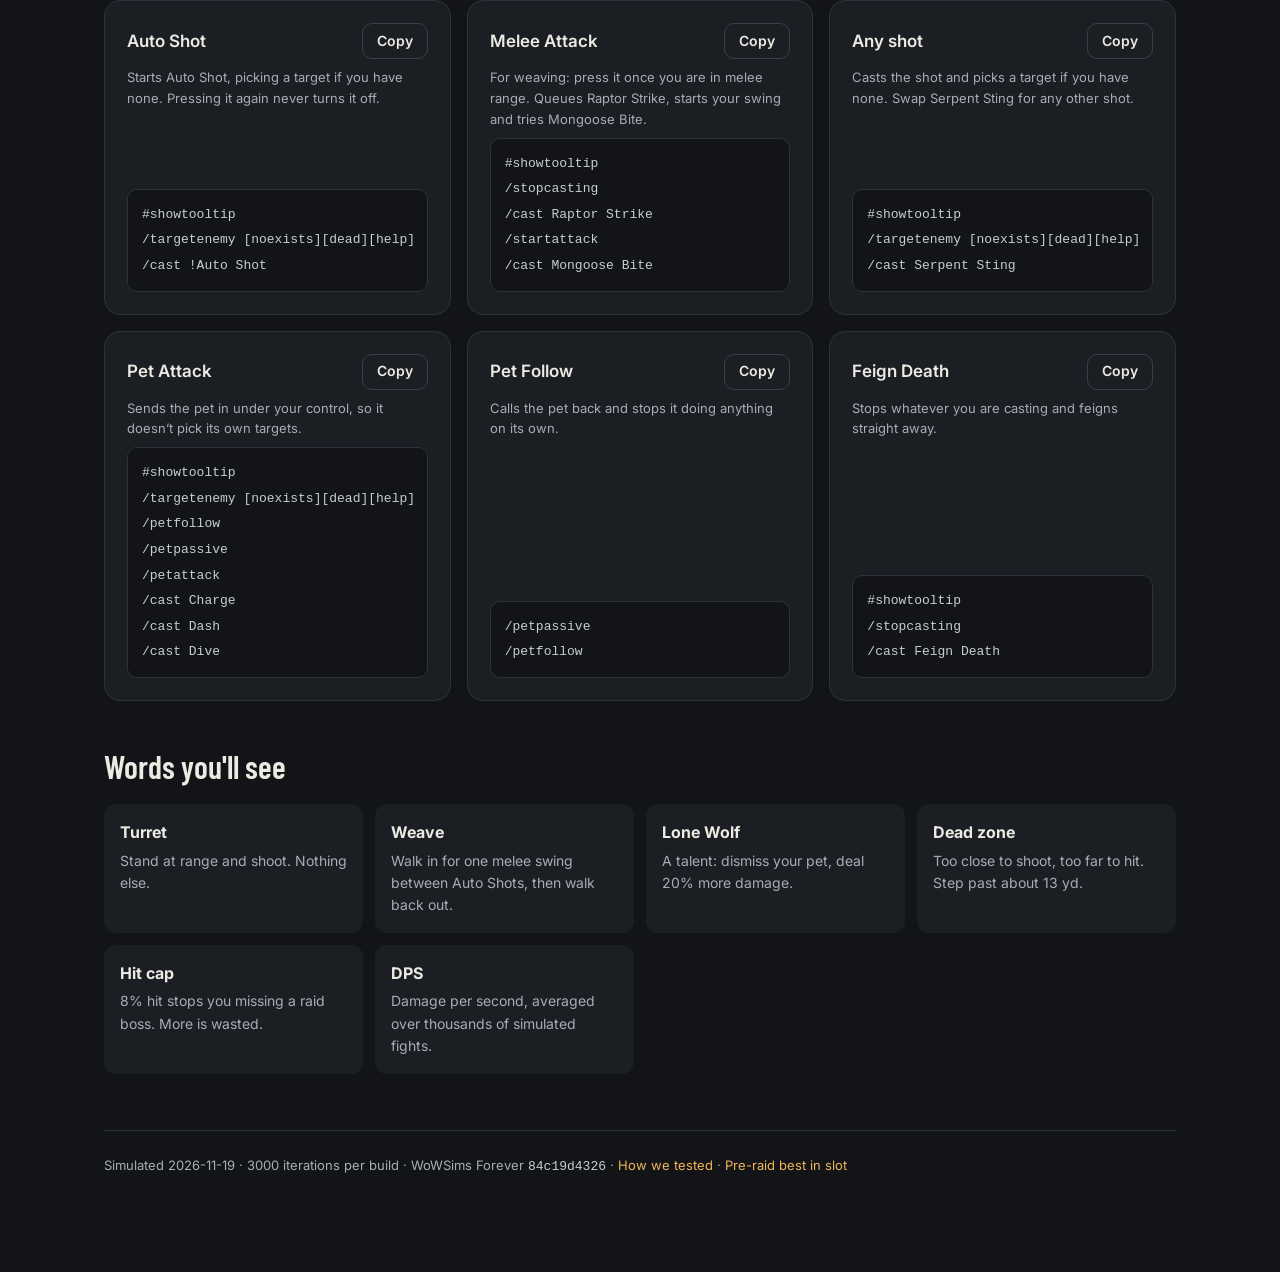
==== commit 240ae0d3: "Rerun everything on WoWSims master 84c19d4326 Every card of all fifteen sets was run again on the si" ====
--- a/guide/index.html
+++ b/guide/index.html
@@ -26,7 +26,7 @@
       <a href="#stats" data-sec="stats">5 · Gear stats</a>
       <a href="#ui" data-sec="ui">UI &amp; addons</a>
     </nav>
-    <a class="bis" href="../">Pre-raid BiS ↗</a>
+    <a class="bis" href="../prebis-new/" data-bis>Pre-raid BiS ↗</a>
   </div>
   <div class="buildbar" id="buildbar" aria-label="Switch build">
     <div class="bb-in">
@@ -149,7 +149,7 @@
         <p class="small">Survival's Surefooted gives 3% hit, so Survival needs only 3–5% from gear.</p>
       </div>
     </div>
-    <a class="card gearlink" href="../">
+    <a class="card gearlink" href="../prebis-new/" data-bis>
       <span><b>Every slot, item by item</b><span class="small">The pre-raid best in slot list for each playstyle, with enchants.</span></span>
       <span class="btn primary">Open the gear page →</span>
     </a>
@@ -245,9 +245,9 @@
 <div id="toast" hidden></div>
 
 <script src="data/talents.js?v=9f13d4d6e6"></script>
-<script src="data/guide.js?v=2cd0c30cdc"></script>
-<script src="app.js?v=7524c9d541"></script>
-<script src="../weave/data.js?v=de72e9c6d0"></script>
+<script src="data/guide.js?v=8ee2be7ace"></script>
+<script src="app.js?v=bf54615217"></script>
+<script src="../weave/data.js?v=a6160d10d1"></script>
 <script src="../weave/viewer.js?v=5004995f5c"></script>
 </body>
 </html>
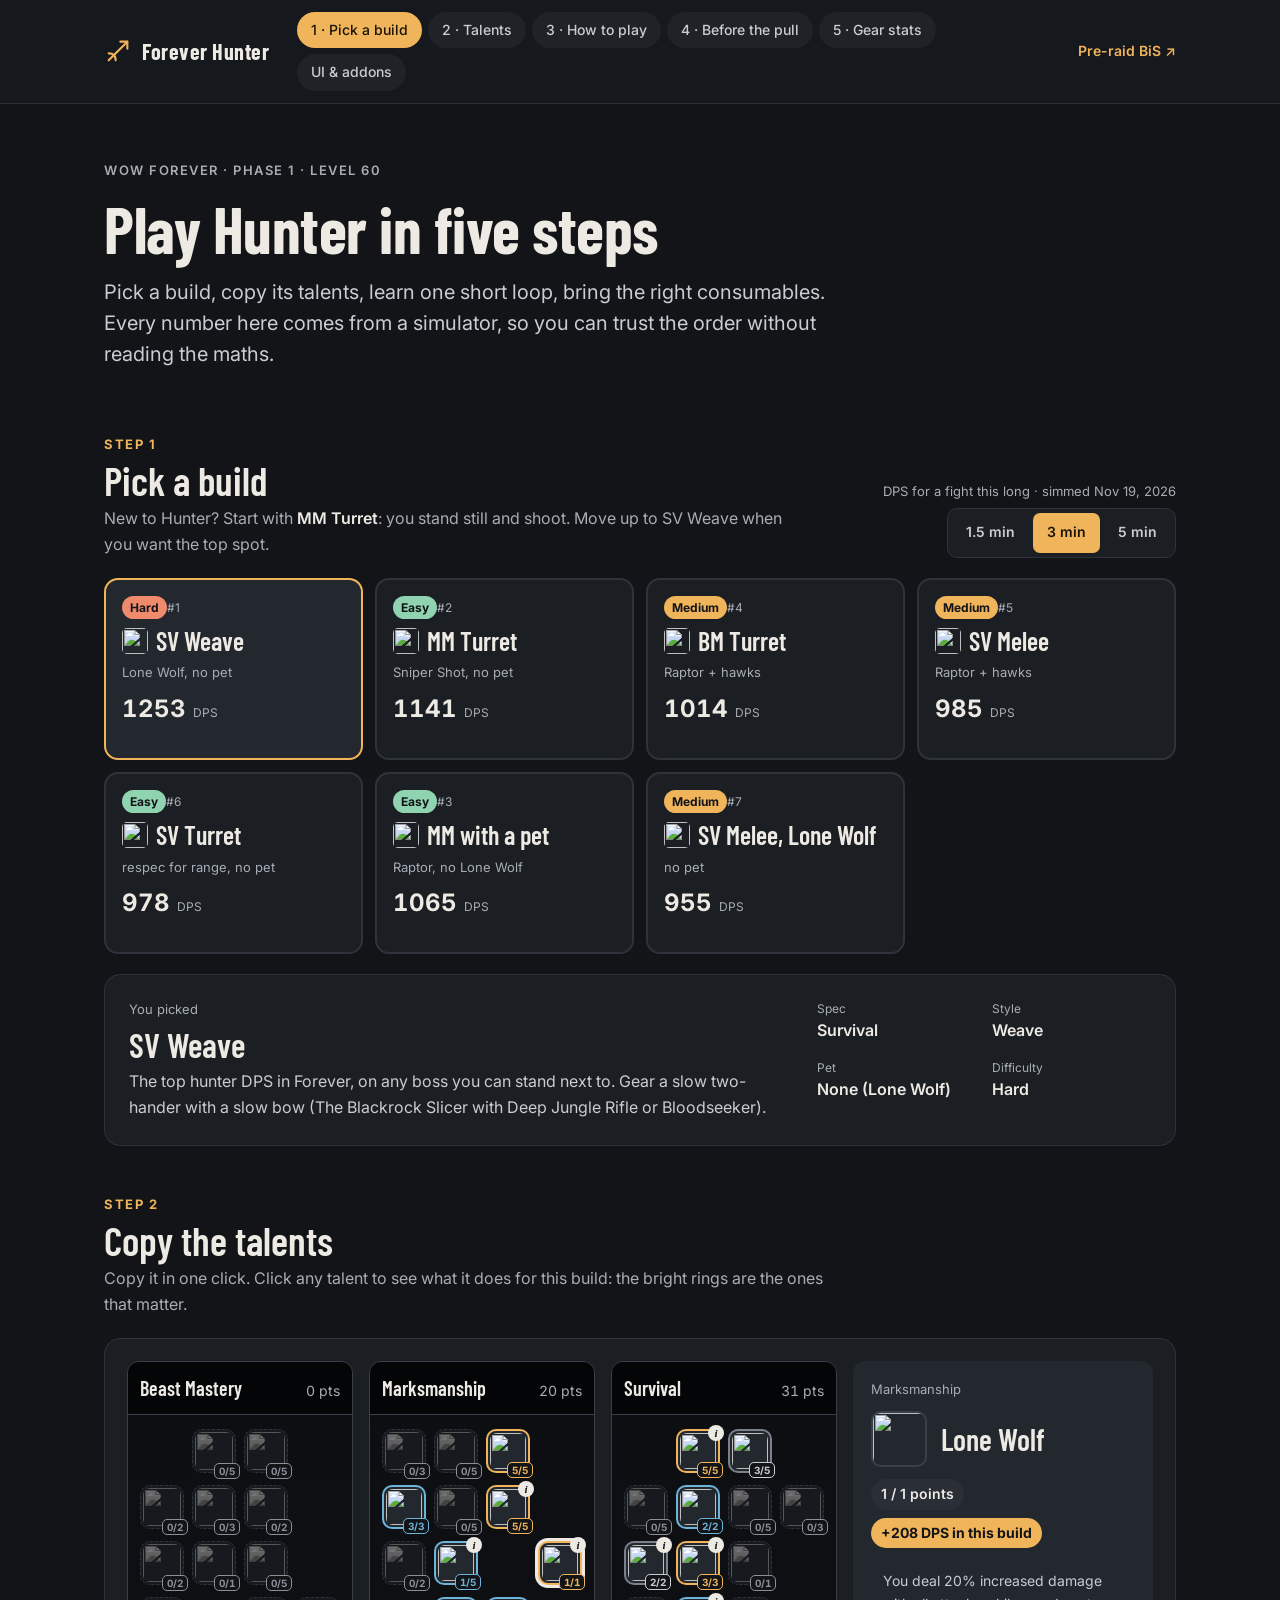
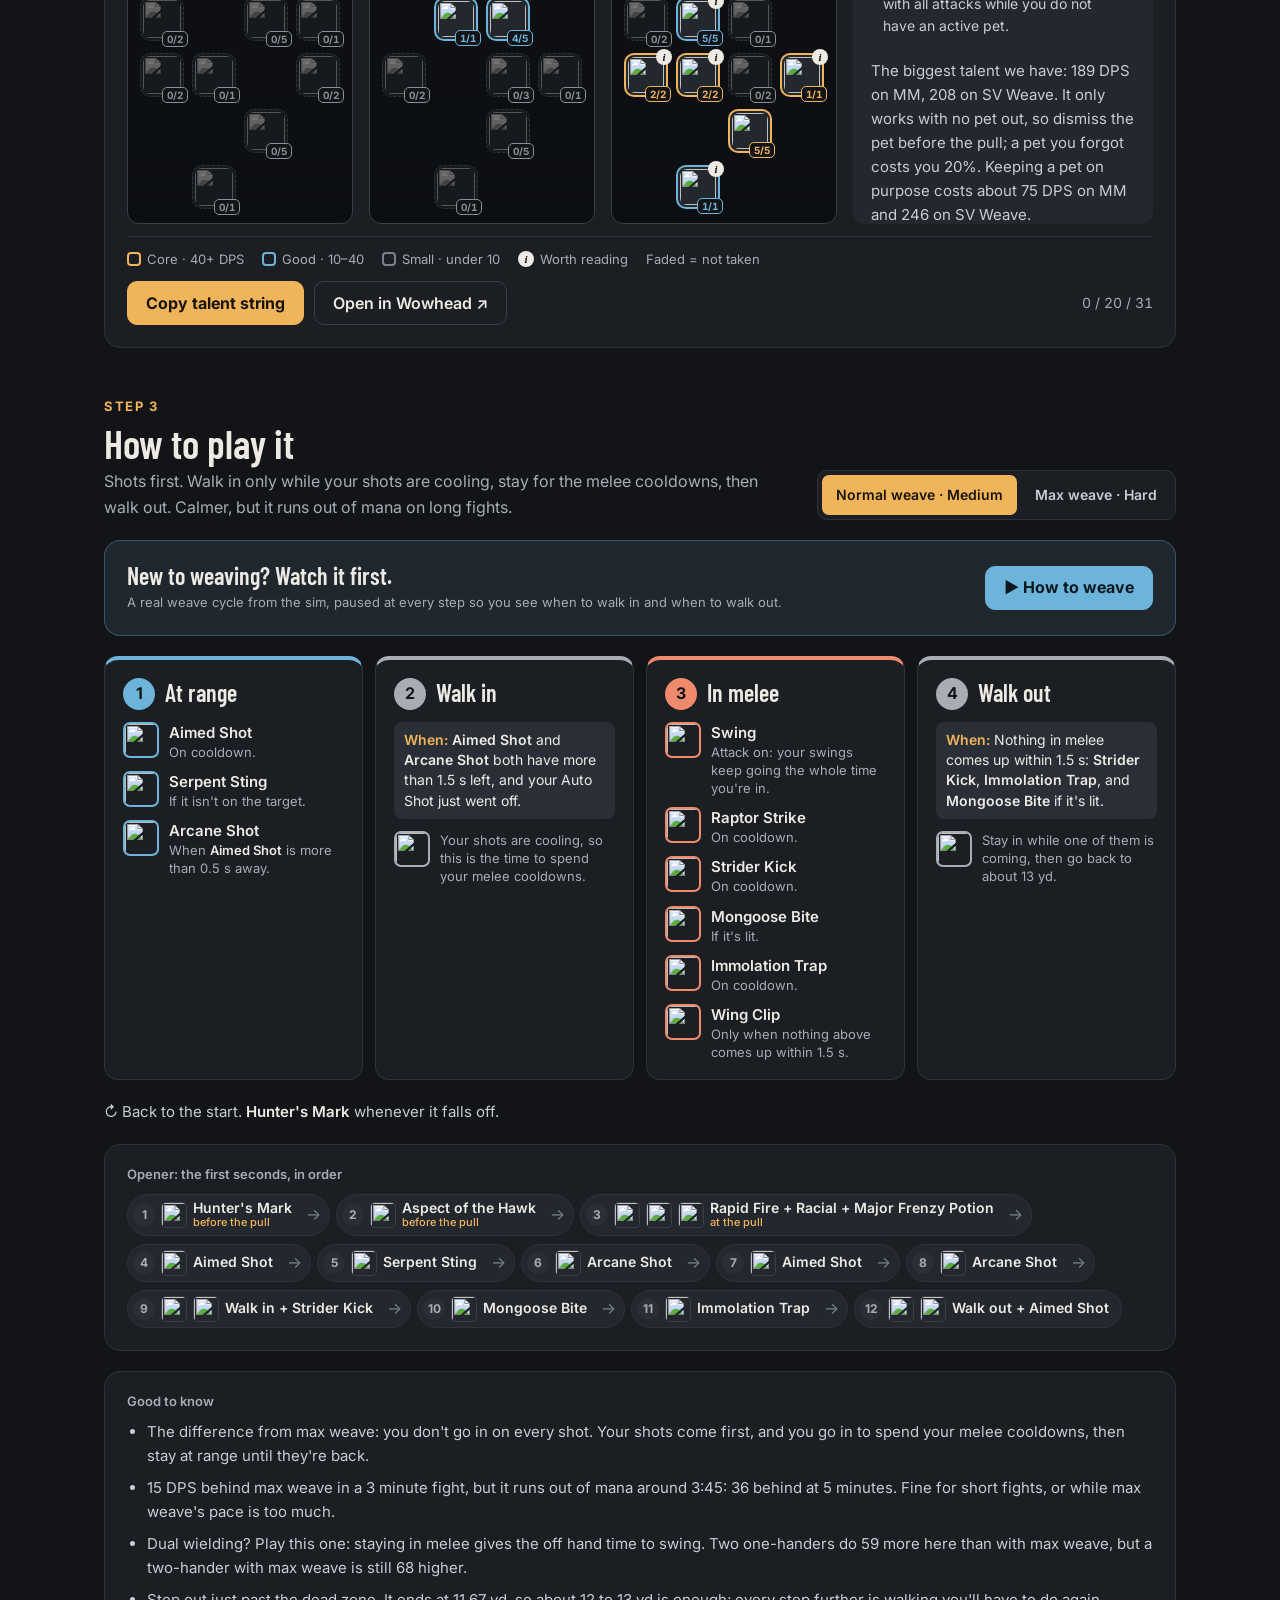
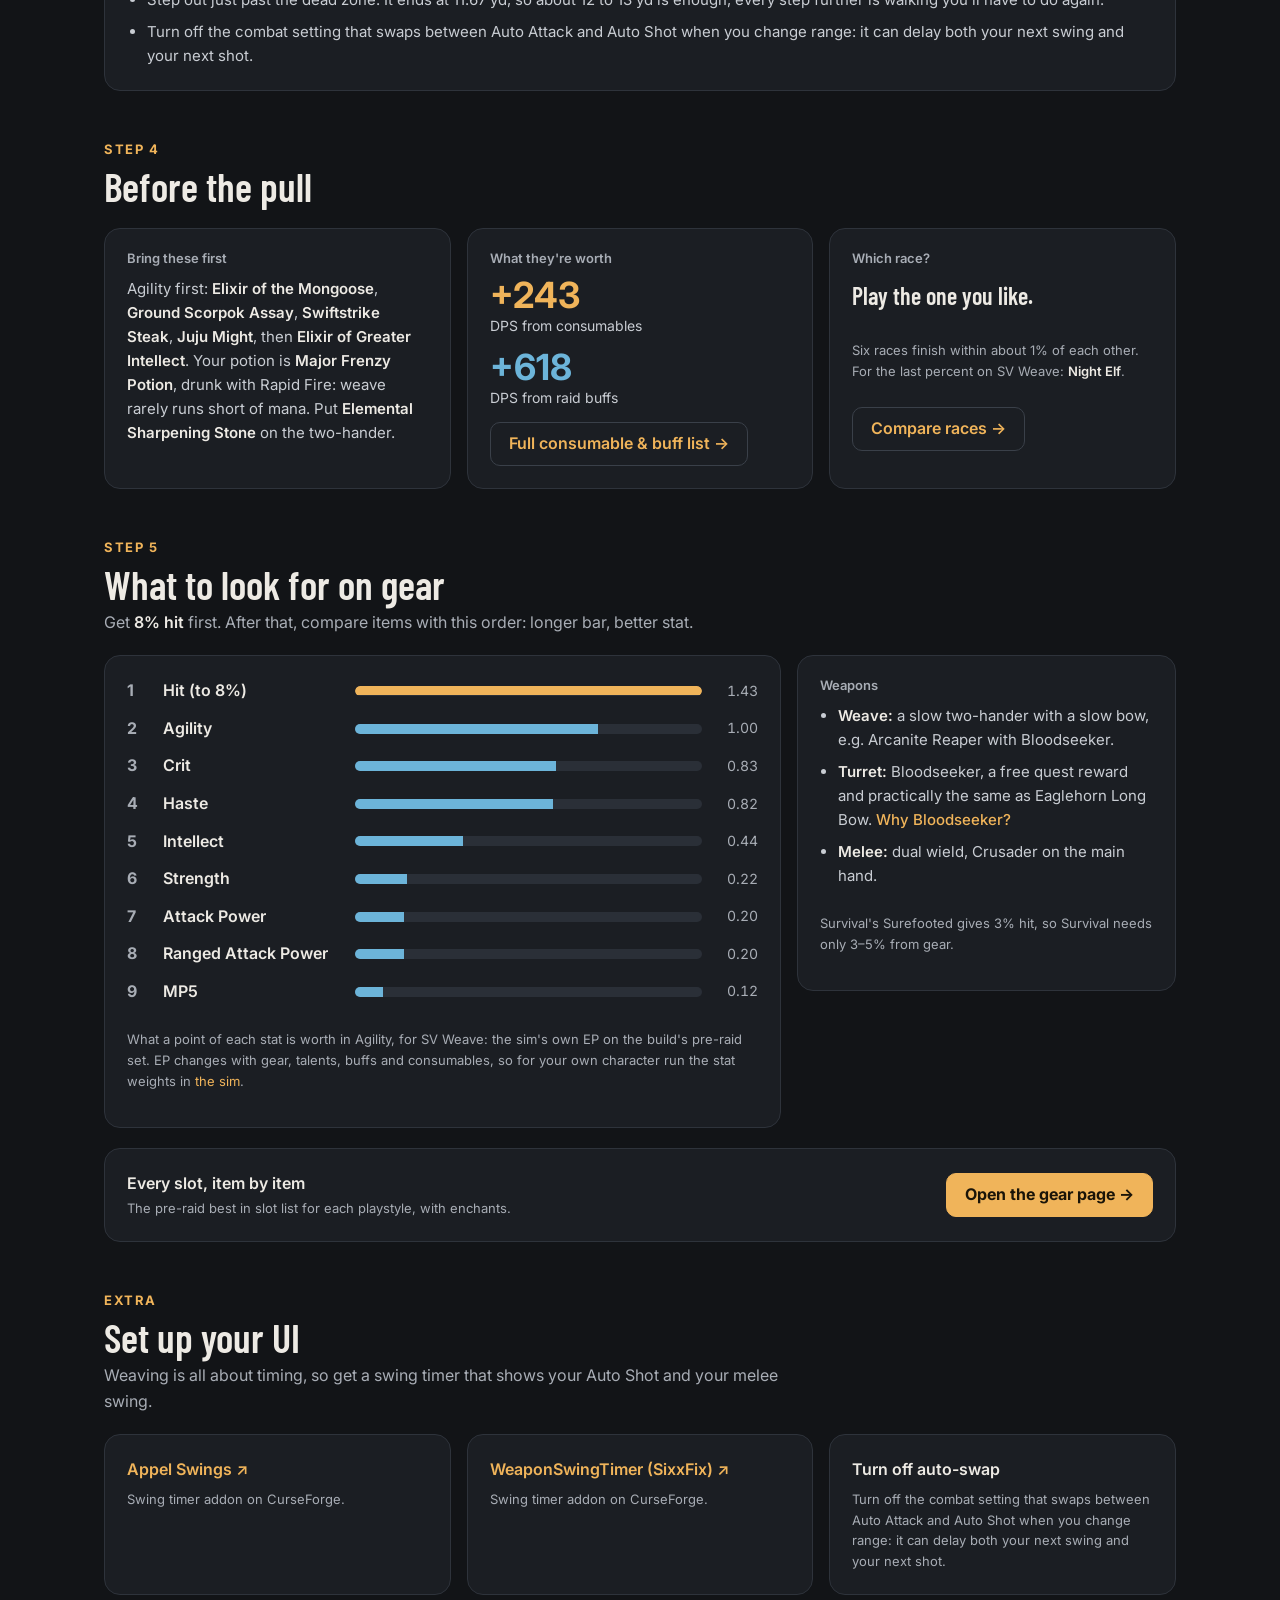
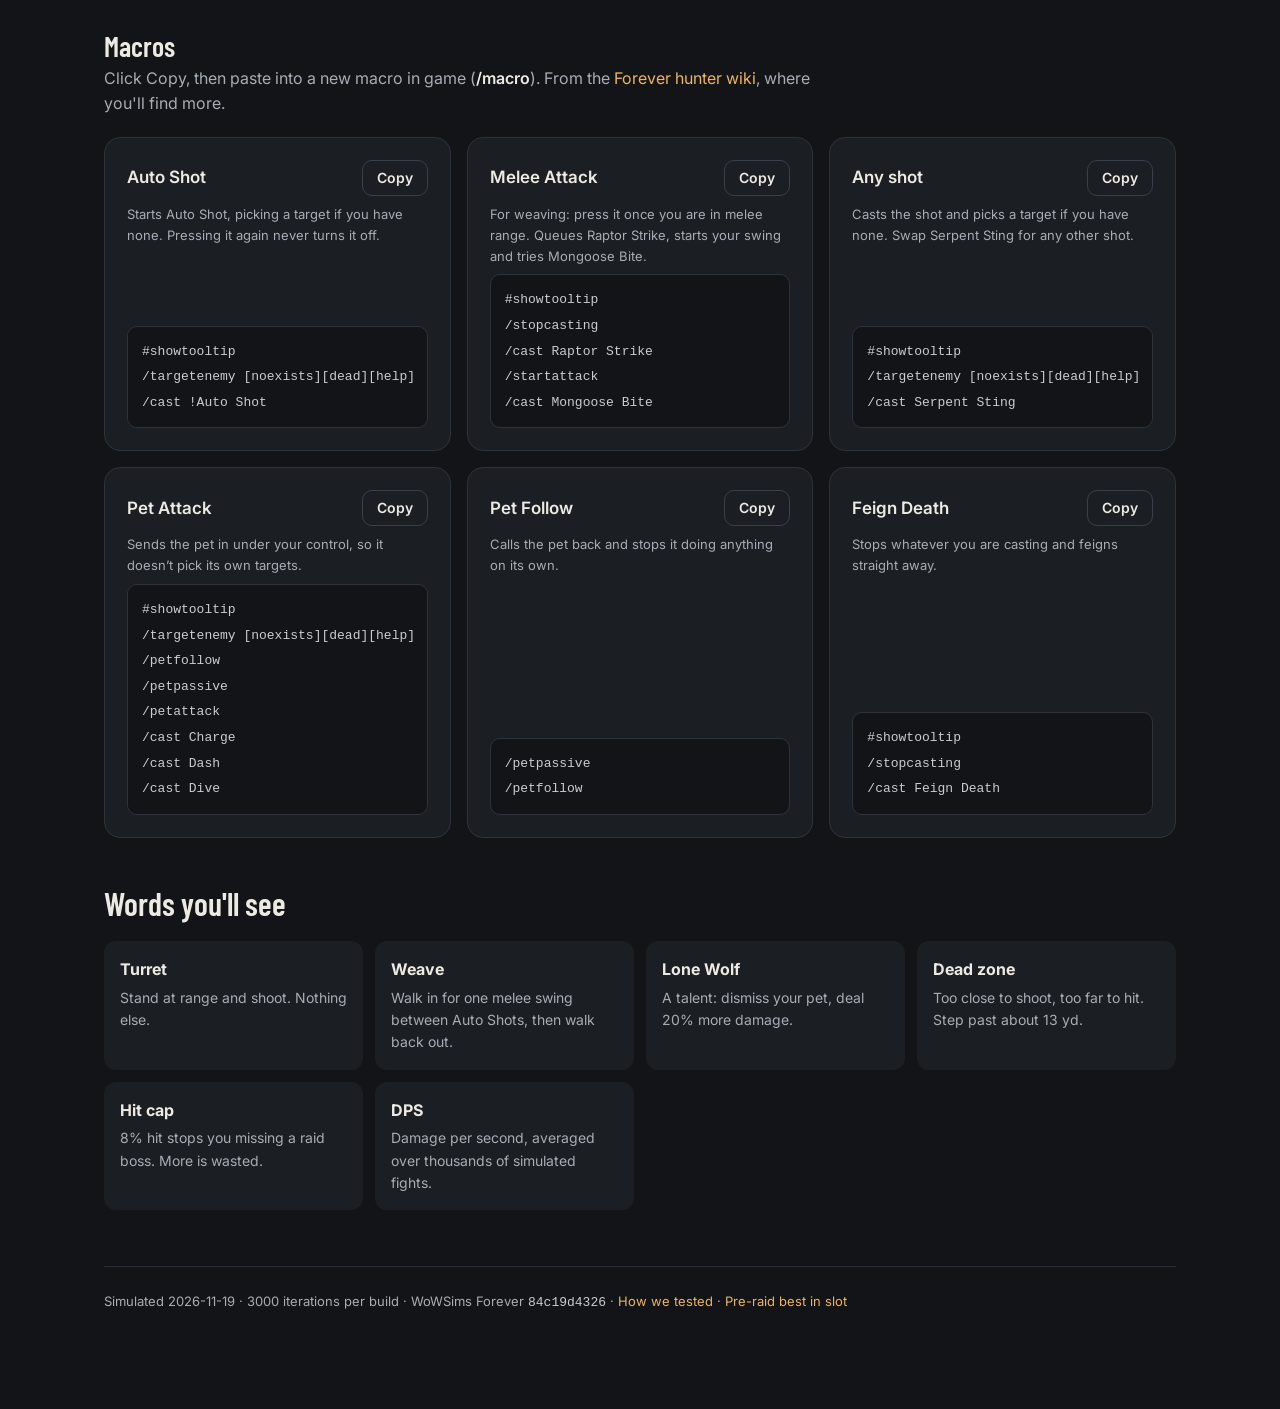
==== commit 31913156: "EP: the sim's own stat weights in Agility, per build The stat weights were big paired steps of our o" ====
--- a/guide/index.html
+++ b/guide/index.html
@@ -245,8 +245,8 @@
 <div id="toast" hidden></div>
 
 <script src="data/talents.js?v=9f13d4d6e6"></script>
-<script src="data/guide.js?v=8ee2be7ace"></script>
-<script src="app.js?v=bf54615217"></script>
+<script src="data/guide.js?v=76489cf997"></script>
+<script src="app.js?v=82ede71170"></script>
 <script src="../weave/data.js?v=a6160d10d1"></script>
 <script src="../weave/viewer.js?v=5004995f5c"></script>
 </body>
